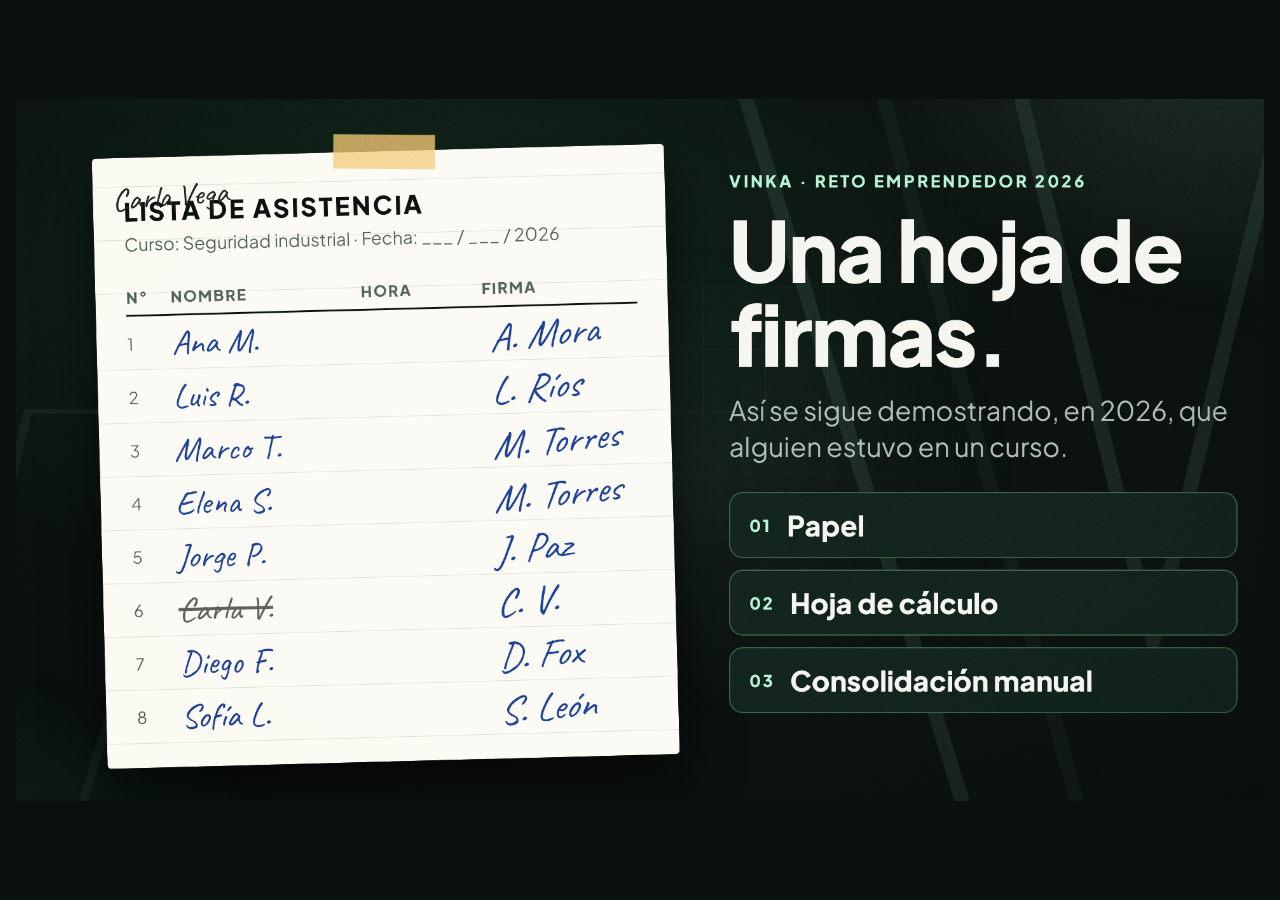
==== reto-fca/index.html @ 895bea2e "Presentación del concurso con hoja de asistencia conectada a la API Co-Authored-By: Claude Sonnet 5." ====
<!doctype html>
<html lang="es"><head><meta charset="utf-8"><meta name="viewport" content="width=device-width, initial-scale=1"><meta name="color-scheme" content="dark"><meta name="theme-color" content="#0A100D"><title>Vinka · Presentación</title></head><body>
<style>
@font-face{font-family:'Plus Jakarta Sans';font-style:normal;font-weight:400;font-display:swap;src:url('[data-uri]') format('truetype')}
@font-face{font-family:'Plus Jakarta Sans';font-style:normal;font-weight:600;font-display:swap;src:url('[data-uri]') format('truetype')}
@font-face{font-family:'Plus Jakarta Sans';font-style:normal;font-weight:800;font-display:swap;src:url('[data-uri]') format('truetype')}
@font-face{font-family:'Caveat';font-style:normal;font-weight:400 700;font-display:swap;src:url('[data-uri]') format('woff2')}
@font-face{font-family:'Instrument Serif';font-style:italic;font-weight:400;font-display:swap;src:url('[data-uri]') format('woff2')}

:root{
  --night:#0A100D;--deep:#10201A;--forest:#173F2A;--mint:#AEF4CF;--ivory:#F5F5EF;--paper:#FBFAF3;
  --ink:#0A100D;--muted:#A4B6A8;--line:#355540;--amber:#F5C66E;--red:#B3261E;--pen:#1B3A8A;
  color-scheme:dark;
}
*{box-sizing:border-box}
html,body{background:var(--night);color:var(--ivory)}
body{margin:0;overflow:hidden;font-family:'Plus Jakarta Sans',Arial,sans-serif}
#frame{height:100dvh;display:flex;align-items:center;justify-content:center;
  padding-left:max(16px,env(safe-area-inset-left,0px));padding-right:max(16px,env(safe-area-inset-right,0px))}
#sizer{position:relative;flex:none}
#stage{position:absolute;left:0;top:0;width:1920px;height:1080px;transform-origin:0 0;overflow:hidden;
  background:radial-gradient(1400px 800px at 30% 20%,#10241b 0%,var(--night) 70%)}
#stage::before{content:"";position:absolute;inset:0;pointer-events:none;opacity:.5;
  background-image:linear-gradient(var(--line) 1px,transparent 1px),linear-gradient(90deg,var(--line) 1px,transparent 1px);
  background-size:96px 96px;mask-image:radial-gradient(900px 500px at 50% 40%,#000 0,transparent 100%);-webkit-mask-image:radial-gradient(900px 500px at 50% 40%,#000 0,transparent 100%);opacity:.18}
#world{position:absolute;left:0;top:0;width:7000px;height:6800px;transform-origin:0 0;will-change:transform}
.abs{position:absolute}
[data-on]{opacity:0;transition:opacity .7s .35s;pointer-events:none}
[data-on].on{opacity:1}

/* ---------- escena 0 y 1: la hoja ---------- */
.paper{position:absolute;left:140px;top:120px;width:900px;height:960px;background:var(--paper);color:var(--ink);
  transform:rotate(-1.5deg);border-radius:6px;box-shadow:0 40px 90px rgba(0,0,0,.6);
  background-image:repeating-linear-gradient(transparent 0,transparent 83px,#d9ddcf 83px,#d9ddcf 84px);background-position:0 250px}
.paper .tape{position:absolute;left:380px;top:-26px;width:160px;height:54px;background:rgba(245,198,110,.75);transform:rotate(2deg)}
.paper h4{position:absolute;left:48px;top:58px;margin:0;font-size:40px;font-weight:800;letter-spacing:3px}
.paper .sub{position:absolute;left:48px;top:118px;margin:0;font-size:28px;color:#4a5a50}
.paper .hd{position:absolute;top:190px;height:60px;display:flex;align-items:center;font-size:24px;font-weight:800;letter-spacing:2px;color:#4a5a50;border-bottom:3px solid var(--ink)}
.paper .c{position:absolute;height:84px;display:flex;align-items:center}
.paper .nm{font-family:'Caveat',cursive;font-size:54px;color:var(--pen)}
.paper .fm{font-family:'Caveat',cursive;font-size:62px;color:var(--pen);transform:rotate(-4deg) skewX(-8deg)}
.paper .n0{font-size:26px;color:#4a5a50}
.paper .cut{text-decoration:line-through;text-decoration-thickness:5px;color:#555}
.paper .over{font-family:'Caveat',cursive;font-size:50px;color:#222;position:absolute;left:30px;top:30px;transform:rotate(-3deg)}
.ring{position:absolute;border:6px solid var(--red);border-radius:60px 80px 70px 90px/80px 60px 90px 70px;transform:rotate(-.8deg)}
.note{position:absolute;font-family:'Caveat',cursive;font-size:78px;line-height:1;color:var(--amber);width:820px}
#arrows{position:absolute;left:0;top:0;width:2000px;height:1200px;overflow:visible}
.eyebrow{font-size:26px;font-weight:800;letter-spacing:4px;color:var(--mint);margin:0 0 24px}
.hero{font-size:132px;font-weight:800;line-height:1;letter-spacing:-3px;margin:0 0 28px}
.lead{font-size:42px;line-height:1.35;color:var(--muted);margin:0}
.chain{display:flex;flex-direction:column;gap:18px;margin-top:44px}
.chain div{display:flex;gap:24px;align-items:center;padding:22px 30px;border:2px solid var(--line);border-radius:22px;background:var(--deep);font-size:44px;font-weight:800}
.chain span{font-size:26px;letter-spacing:3px;color:var(--mint)}

/* ---------- zonas ---------- */
.zone{position:absolute;width:1900px;height:860px}
.card{background:var(--deep);border:3px solid var(--line);border-radius:36px}
.tag{display:inline-block;font-size:34px;font-weight:800;letter-spacing:2px;padding:6px 26px;border-radius:999px;align-self:flex-start}
.tag.hip{background:var(--amber);color:var(--night)}
.tag.hec{background:var(--mint);color:var(--night)}
.tag.pla{border:3px solid var(--mint);color:var(--mint)}
.tag.est{background:var(--ivory);color:var(--night)}

/* demo */
#simring{position:absolute;left:30px;top:30px}
.qrbox{position:absolute;left:30px;top:30px;width:640px;height:640px;padding:44px;background:var(--ivory);border-radius:36px}
.qrbox svg{width:100%;height:100%;display:block}
.simtag{position:absolute;left:30px;top:726px;font-size:30px;line-height:1.4;color:var(--muted);width:640px}
.feed{position:absolute;left:740px;top:30px;width:1130px}
.feed h5{margin:0 0 18px;font-size:26px;letter-spacing:4px;color:var(--mint)}
.feedlist{display:flex;flex-direction:column;gap:12px;height:560px;overflow:hidden;justify-content:flex-end}
.fr{display:flex;justify-content:space-between;align-items:center;padding:16px 28px;border-radius:18px;background:var(--deep);border:2px solid var(--line);font-size:36px;font-weight:600;animation:pop .5s both}
.fr b{color:var(--mint)}.fr i{font-style:normal;color:var(--muted);font-size:30px}
.fr.late b{color:var(--amber)}
@keyframes pop{from{opacity:0;transform:translateX(40px)}to{opacity:1;transform:none}}
.counts{display:flex;gap:24px;margin-top:24px}
.counts div{flex:1;padding:16px 26px;border-radius:18px;background:var(--forest);font-size:28px;color:var(--mint)}
.counts strong{display:block;font-size:64px;line-height:1;color:var(--ivory)}

/* sostiene */
.rows{display:flex;flex-direction:column}
.rw{display:flex;gap:48px;align-items:baseline;padding:26px 0;border-top:2px solid var(--line)}
.rw .k{width:760px;font-size:62px;font-weight:800;line-height:1.05;color:var(--mint);margin:0}
.rw .v{width:1000px;font-size:40px;line-height:1.35;color:var(--muted);margin:0}

/* tablero (canvas) */
.blk{position:absolute;padding:52px 60px;border-radius:52px;background:var(--deep);border:5px solid var(--line);
  display:flex;flex-direction:column;gap:26px;transition:opacity .9s,filter .9s}
.blk.dim,.strip .sc.dim{opacity:.22;filter:saturate(.4)}
.sc.dim{opacity:0}
#hud,#hint,#dots,.pb{display:none!important}
#notes{bottom:40px}
#bgfx{position:absolute;inset:0;overflow:hidden;pointer-events:none}
#bgfx>div{position:absolute;left:-700px;top:-700px;width:3320px;height:2480px;will-change:transform}
#bgl1{background:radial-gradient(900px 700px at 78% 22%,rgba(174,244,207,.16),transparent 70%),radial-gradient(1100px 800px at 14% 86%,rgba(23,63,42,.85),transparent 72%),radial-gradient(700px 500px at 52% 52%,rgba(174,244,207,.05),transparent 75%)}
#bgl2 svg{position:absolute;left:1700px;top:300px;width:1500px;height:auto;opacity:.075}
#bgl2 svg.b{left:90px;top:1180px;width:900px;opacity:.05}
.sc{overflow:hidden;text-align:center;padding:0!important;align-items:center}
.sc .ph{position:relative;flex:none;margin:34px 0 22px;width:330px;height:640px;border-radius:48px;border:12px solid #050806;background:#fff;overflow:hidden;box-shadow:0 46px 90px rgba(0,0,0,.6),0 0 0 2px #355540}
.sc .ph img{width:100%;height:100%;object-fit:cover;object-position:top;display:block}
.sc .ph::before{content:"";position:absolute;left:50%;top:10px;width:84px;height:20px;margin-left:-42px;border-radius:12px;background:#050806;z-index:2}
#gate{position:absolute;left:50%;bottom:34px;transform:translateX(-50%);z-index:7;display:none;max-width:1500px;padding:14px 30px;border-radius:99px;background:rgba(10,16,13,.92);border:3px solid var(--mint);font:600 30px 'Plus Jakarta Sans',Arial,sans-serif;color:var(--ivory);text-align:center}
#gate a{color:var(--mint);font-weight:800}
#gate form{display:flex;gap:14px;align-items:center;justify-content:center;flex-wrap:wrap}
#gate.lg{top:20px;bottom:auto;padding:10px 26px;width:1240px}
#gate .lgt{font-size:24px;white-space:nowrap}
#gate input{font:600 24px 'Plus Jakarta Sans',Arial,sans-serif;padding:6px 16px;border-radius:99px;border:2px solid var(--mint);background:#0A100D;color:var(--ivory);width:330px}
#gate input[type=password]{width:220px}
#gate button{font:800 24px 'Plus Jakarta Sans',Arial,sans-serif;padding:6px 24px;border-radius:99px;border:0;background:var(--mint);color:#0A100D;cursor:pointer}
#gate button:disabled{opacity:.6;cursor:wait}
#gate .lgm{width:100%;font-size:24px;color:#F5C66E}

#cfg{position:absolute;inset:0;z-index:9;display:none;align-items:center;justify-content:center;background:rgba(5,8,6,.82)}
#cfg .box{width:1100px;padding:48px 56px;border-radius:36px;background:var(--deep);border:3px solid var(--mint);font-family:'Plus Jakarta Sans',Arial,sans-serif}
#cfg h3{margin:0 0 8px;font-size:48px;font-weight:800}
#cfg p{margin:0 0 26px;font-size:26px;color:var(--muted);line-height:1.4}
#cfg label{display:block;margin:18px 0 8px;font-size:26px;font-weight:800;color:var(--mint)}
#cfg input{width:100%;padding:16px 20px;border-radius:16px;border:2px solid var(--line);background:#0A100D;color:var(--ivory);font:600 30px 'Plus Jakarta Sans',Arial,sans-serif}
#cfg .row{display:flex;gap:16px;margin-top:30px}
#cfg button{padding:14px 30px;border-radius:99px;border:2px solid var(--mint);background:var(--mint);color:#0A100D;font:800 28px 'Plus Jakarta Sans',Arial,sans-serif;cursor:pointer}
#cfg button.sec{background:transparent;color:var(--mint)}
.blk h3{margin:0;font-size:92px;font-weight:800;letter-spacing:-2px;line-height:1;color:var(--mint)}
.blk .bs{margin:0;font-size:76px;font-weight:800;line-height:1.08;letter-spacing:-1px}
.blk .bd{margin:0;font-size:48px;line-height:1.35;color:var(--muted)}
.blk.key{background:var(--forest);border-color:var(--mint)}
.blk.key .bd{color:#d7f7e6}
.blk.half .bs{font-size:72px}
.blk.bot .bs{font-size:120px}
.blk .shots{display:flex;gap:24px;margin-top:auto}
.blk .shots img{height:330px;width:auto;border-radius:24px;background:var(--ivory);object-fit:contain}
.sc{position:absolute;padding:48px 60px;border-radius:52px;background:var(--forest);border:5px solid var(--mint);transition:opacity .9s;display:flex;flex-direction:column;gap:14px}
.sc h2{margin:0;font-size:116px;font-weight:800;letter-spacing:-5px;line-height:.95;color:var(--mint)}
.sc p{margin:0;font-size:34px;line-height:1.28;color:var(--ivory);max-width:540px}
.sc.s{font-size:0}

/* cuentas */
.stats{display:flex;gap:40px}
.stat{width:606px;padding:30px 44px;display:flex;flex-direction:column;gap:20px}
.stat .num{font-size:84px;font-weight:800;line-height:1;letter-spacing:-3px;color:var(--mint);margin:0}
.stat .lab{font-size:36px;line-height:1.3;margin:0}
.stripx{margin-top:28px;padding:22px 40px;font-size:32px;line-height:1.4;color:var(--ivory)}
.fine{font-size:28px;color:var(--muted);margin:24px 0 0}
/* equipo */
.team{display:flex;gap:40px}
.who{width:606px;height:640px;padding:50px;display:flex;flex-direction:column;gap:20px}
.who .r{font-size:26px;font-weight:800;letter-spacing:4px;color:var(--mint);margin:0}
.who .nmx{font-size:70px;font-weight:800;line-height:1.05;margin:0;letter-spacing:-2px}
.who p.t{font-size:38px;line-height:1.38;color:var(--muted);margin:0}
.who ul{margin:0;padding-left:34px;font-size:38px;line-height:1.5;color:var(--ivory)}
.who.me{background:var(--forest);border-color:var(--mint)}
.who.me p.t{color:#d7f7e6}
/* cierre */
.cl{display:flex;gap:72px}
.cl .l{width:1150px}
.step3{display:flex;gap:40px;align-items:baseline;padding:22px 0;border-top:2px solid var(--line);font-size:42px}
.step3 b{width:120px;color:var(--mint);font-size:62px;font-weight:800}
.ask{margin-top:40px;padding:34px 44px;border-radius:28px;background:var(--mint);color:var(--night);font-size:52px;font-weight:800;line-height:1.15}
.sign{margin:36px 0 0;font-size:64px;font-weight:800;letter-spacing:-1.5px;color:var(--mint)}
.cl .r{width:560px;display:flex;flex-direction:column;align-items:center;gap:18px}
.cl img{width:300px;height:300px;border-radius:24px;background:var(--ivory)}
.mk{position:absolute;width:64px;height:64px;border-radius:50%;background:var(--mint);color:var(--night);font-size:40px;font-weight:800;display:flex;align-items:center;justify-content:center;box-shadow:0 0 0 9px rgba(174,244,207,.38)}
.lg{position:absolute;width:590px;font-size:40px;font-weight:600;line-height:1.25;display:flex;gap:20px;align-items:flex-start}
.lg b{flex:none;width:64px;height:64px;border-radius:50%;background:var(--mint);color:var(--night);display:flex;align-items:center;justify-content:center;font-size:40px;font-weight:800}
.dtag{position:absolute;right:30px;top:690px;font-size:28px;color:var(--muted)}

/* ---------- HUD ---------- */
#hud{position:absolute;left:0;right:0;bottom:0;height:210px;padding:0 72px;display:flex;align-items:center;gap:40px;
  background:linear-gradient(0deg,rgba(10,16,13,.97) 55%,rgba(10,16,13,0))}
#cap{flex:1;min-width:0}
#capk{font-size:26px;font-weight:800;letter-spacing:5px;color:var(--mint);margin:0 0 10px}
#caph{font-size:60px;font-weight:800;letter-spacing:-1.5px;line-height:1.06;margin:0}
#ctrl{display:flex;align-items:center;gap:22px}
#count{font-size:30px;font-weight:800;color:var(--muted);min-width:110px;text-align:right}
.nb{width:84px;height:84px;border-radius:50%;border:3px solid var(--line);background:var(--deep);color:var(--mint);font-size:40px;cursor:pointer;line-height:1}
.nb:hover{border-color:var(--mint)}
.nb:focus-visible,.dot:focus-visible,.pb:focus-visible{outline:4px solid #9CC2FF;outline-offset:4px}
#dots{position:absolute;left:72px;bottom:26px;display:flex;gap:10px}
.dot{width:46px;height:12px;border-radius:6px;border:0;background:var(--line);cursor:pointer;padding:0}
.dot.cur{background:var(--mint)}
#hint{position:absolute;right:60px;top:36px;font-size:26px;color:var(--muted);transition:opacity 1s}
#timer{position:absolute;right:60px;top:36px;font-size:44px;font-weight:800;color:var(--mint);display:none;font-variant-numeric:tabular-nums}
#timer.amber{color:var(--amber)}#timer.red{color:#FF9A85}
#notes{position:absolute;left:72px;right:72px;bottom:220px;max-height:560px;overflow:auto;padding:30px 40px;background:rgba(10,16,13,.94);border:3px solid var(--mint);border-radius:28px;font-size:30px;line-height:1.5;color:var(--ivory);display:none;white-space:pre-line}
#notes b{color:var(--mint)}
#qa{position:absolute;inset:48px;padding:44px 56px;background:rgba(10,16,13,.97);border:3px solid var(--mint);border-radius:36px;overflow:auto;display:none}
#qa h2{margin:0 0 24px;font-size:52px}
#qa .qq{display:grid;grid-template-columns:560px 1fr;gap:44px;padding:20px 0;border-top:2px solid var(--line)}
#qa .qq b{font-size:32px;color:var(--mint);line-height:1.25}
#qa .qq p{margin:0;font-size:28px;line-height:1.45}
.pb{position:absolute;right:60px;bottom:26px;border:0;background:none;color:var(--muted);font:600 24px 'Plus Jakarta Sans',Arial,sans-serif;cursor:pointer;text-decoration:underline}
#stage::after{content:"";position:absolute;inset:0;pointer-events:none;z-index:5;opacity:.5;mix-blend-mode:overlay;
  background-image:url("data:image/svg+xml;utf8,<svg xmlns='http://www.w3.org/2000/svg' width='220' height='220'><filter id='n'><feTurbulence type='fractalNoise' baseFrequency='.9' numOctaves='2' stitchTiles='stitch'/><feColorMatrix values='0 0 0 0 1  0 0 0 0 1  0 0 0 0 1  0 0 0 .55 0'/></filter><rect width='100%' height='100%' filter='url(%23n)'/></svg>"),radial-gradient(ellipse at center,transparent 55%,rgba(0,0,0,.55) 100%)}
#caph{font-family:'Instrument Serif',Georgia,serif;font-style:italic;font-weight:400;font-size:84px;letter-spacing:-1px;line-height:1.0}
@keyframes draw{from{stroke-dashoffset:1}to{stroke-dashoffset:0}}
@keyframes wipe{from{clip-path:inset(0 100% 0 0)}to{clip-path:inset(0 0 0 0)}}
.pen path,#arrows path{stroke-dasharray:1;stroke-dashoffset:1}
.pen.on path{animation:draw 1.1s var(--d,0s) cubic-bezier(.5,0,.3,1) both}
#arrows.on path{animation:draw .7s var(--d,0s) ease-out both}
.note{clip-path:inset(0 100% 0 0)}
.note.on{animation:wipe .9s var(--d,0s) steps(24,end) both}
.paper.live{position:absolute;left:740px;top:10px;width:1130px;height:830px;transform:rotate(-.6deg);background-position:0 180px;background-image:repeating-linear-gradient(transparent 0,transparent 75px,#d9ddcf 75px,#d9ddcf 76px)}
.paper.live h4{top:30px;font-size:34px}
.paper.live .hd{top:112px;height:56px}
.lr{position:absolute;left:0;right:0;height:76px}
.lr span{position:absolute;top:0;height:76px;display:flex;align-items:center}
.lr .n0{left:48px;font-size:26px;color:#4a5a50}
.lr .nm{left:110px;font-family:'Caveat',cursive;font-size:56px;color:var(--pen)}
.lr .hr{left:560px;font-size:38px;font-weight:800;color:var(--forest);font-variant-numeric:tabular-nums;letter-spacing:1px}
.lr .st{left:800px;top:12px;height:52px;padding:0 20px;border:5px solid var(--forest);border-radius:10px;font-size:30px;font-weight:800;letter-spacing:3px;color:var(--forest);transform:rotate(-6deg);animation:stampin .55s both;background:rgba(174,244,207,.55)}
.lr .st.late{border-color:#8A5A00;color:#8A5A00;background:rgba(245,198,110,.55)}
@keyframes stampin{0%{opacity:0;transform:scale(2.2) rotate(-16deg)}55%{opacity:1;transform:scale(.94) rotate(-4deg)}100%{opacity:1;transform:scale(1) rotate(-6deg)}}
.lr .hr,.lr .nm{animation:inkin .5s both}
.lr.still .hr,.lr.still .nm,.lr.still .st{animation:none}
@keyframes inkin{from{opacity:0;transform:translateY(8px)}to{opacity:1;transform:none}}
.sc .ic{position:absolute;right:56px;top:46px;width:190px;height:190px;overflow:visible}
@keyframes scanline{0%,100%{transform:translateY(-52px)}50%{transform:translateY(52px)}}
.sc .ic .beam{animation:scanline 2.4s ease-in-out infinite}
@media (prefers-reduced-motion:reduce){[data-on]{transition:none}.fr{animation:none}.pen path,#arrows path{stroke-dashoffset:0!important;animation:none!important}.note{clip-path:none!important;animation:none!important}.lr .st,.lr .hr,.lr .nm{animation:none}.sc .ic .beam{animation:none}}
.qa-hint{font-size:28px;color:var(--muted);font-weight:400}
.score-lead{font-weight:600;color:#A4B6A8;margin-right:6px}.score-chip{padding:6px 22px;border-radius:99px}
.chip-hecho{background:#AEF4CF;color:#0A100D}.chip-plan{background:transparent;color:#AEF4CF;border:3px solid #AEF4CF}
.chip-hipotesis{background:#F5C66E;color:#0A100D}.chip-estimacion{background:#F5F5EF;color:#0A100D}
html [data-s="0"]{left:48px;width:70px}
html [data-s="1"]{left:118px;width:300px}
html [data-s="2"]{left:418px;width:190px}
html [data-s="3"]{left:608px;width:244px}
html [data-s="4"]{left:48px;top:250px}
html [data-s="5"]{left:118px;top:250px}
html [data-s="6"]{left:620px;top:250px}
html [data-s="7"]{left:48px;top:334px}
html [data-s="8"]{left:118px;top:334px}
html [data-s="9"]{left:620px;top:334px}
html [data-s="10"]{left:48px;top:418px}
html [data-s="11"]{left:118px;top:418px}
html [data-s="12"]{left:620px;top:418px}
html [data-s="13"]{left:48px;top:502px}
html [data-s="14"]{left:118px;top:502px}
html [data-s="15"]{left:620px;top:502px}
html [data-s="16"]{left:48px;top:586px}
html [data-s="17"]{left:118px;top:586px}
html [data-s="18"]{left:620px;top:586px}
html [data-s="19"]{left:48px;top:670px}
html [data-s="20"]{left:118px;top:670px}
html [data-s="21"]{top:688px;left:150px}
html [data-s="22"]{left:620px;top:670px;color:#222}
html [data-s="23"]{left:48px;top:754px}
html [data-s="24"]{left:118px;top:754px}
html [data-s="25"]{left:620px;top:754px}
html [data-s="26"]{left:48px;top:838px}
html [data-s="27"]{left:118px;top:838px}
html [data-s="28"]{left:620px;top:838px}
html [data-s="29"]{position:absolute;left:0;top:0;width:900px;height:960px;overflow:visible}
html [data-s="30"]{--d:.2s}
html [data-s="31"]{--d:1.5s}
html [data-s="32"]{--d:2.8s}
html [data-s="33"]{--d:.9s}
html [data-s="34"]{--d:1.4s}
html [data-s="35"]{--d:2.3s}
html [data-s="36"]{--d:2.6s}
html [data-s="37"]{--d:3.6s}
html [data-s="38"]{--d:3.9s}
html [data-s="39"]{left:1110px;top:270px;--d:.5s}
html [data-s="40"]{left:1110px;top:530px;--d:1.8s}
html [data-s="41"]{left:1110px;top:770px;--d:3.1s}
html [data-s="42"]{left:1110px;top:960px;color:var(--mint);--d:4.3s}
html [data-s="43"]{left:1130px;top:150px;width:800px}
html [data-s="44"]{left:60px;top:1300px}
html [data-s="45"]{position:absolute;left:30px;top:672px;width:640px;height:16px;border-radius:8px;background:var(--line)}
html [data-s="46"]{height:100%;width:100%;border-radius:8px;background:var(--mint)}
html [data-s="47"]{left:48px;width:62px}
html [data-s="48"]{left:110px;width:450px}
html [data-s="49"]{left:560px;width:240px}
html [data-s="50"]{left:800px;width:290px}
html [data-s="51"]{position:absolute;left:30px;top:742px;width:640px;margin:0}
html [data-s="52"]{left:60px;top:2400px}
html [data-s="53"]{position:absolute;left:40px;top:10px;height:630px;width:auto;border-radius:30px;background:#F5F5EF}
html [data-s="54"]{position:absolute;left:460px;top:40px;width:1100px;height:auto;border-radius:24px;background:#F5F5EF}
html [data-s="55"]{left:298px;top:333px}
html [data-s="56"]{left:884px;top:188px}
html [data-s="57"]{left:1196px;top:253px}
html [data-s="58"]{left:40px;top:700px}
html [data-s="59"]{left:680px;top:700px}
html [data-s="60"]{left:1320px;top:700px}
html [data-s="61"]{top:628px;left:460px;right:auto}
html [data-s="62"]{left:60px;top:3500px}
html [data-s="63"]{margin-top:20px}
html [data-s="64"]{left:60px;top:4600px}
html [data-s="65"]{margin-top:50px}
html [data-s="66"]{left:60px;top:5700px}
html [data-s="67"]{margin:0;text-align:center}
</style>

<div id="frame"><div id="sizer"><div id="stage">
  <div id="world">
    <!-- ZONA 1: la hoja -->
    <div class="paper" id="paper">
      <div class="tape"></div>
      <h4>LISTA DE ASISTENCIA</h4>
      <p class="sub">Curso: Seguridad industrial · Fecha: ___ / ___ / 2026</p>
      <div class="hd" data-s="0">N°</div>
      <div class="hd" data-s="1">NOMBRE</div>
      <div class="hd" data-s="2">HORA</div>
      <div class="hd" data-s="3">FIRMA</div>
      <!-- filas: top = 250 + i*84 -->
      <div class="c n0" data-s="4">1</div><div class="c nm" data-s="5">Ana M.</div><div class="c fm" data-s="6">A. Mora</div>
      <div class="c n0" data-s="7">2</div><div class="c nm" data-s="8">Luis R.</div><div class="c fm" data-s="9">L. Ríos</div>
      <div class="c n0" data-s="10">3</div><div class="c nm" data-s="11">Marco T.</div><div class="c fm" data-s="12">M. Torres</div>
      <div class="c n0" data-s="13">4</div><div class="c nm" data-s="14">Elena S.</div><div class="c fm" data-s="15">M. Torres</div>
      <div class="c n0" data-s="16">5</div><div class="c nm" data-s="17">Jorge P.</div><div class="c fm" data-s="18">J. Paz</div>
      <div class="c n0" data-s="19">6</div><div class="c nm cut" data-s="20">Carla V.</div><span class="over" data-s="21">Carla Vega</span><div class="c fm" data-s="22">C. V.</div>
      <div class="c n0" data-s="23">7</div><div class="c nm" data-s="24">Diego F.</div><div class="c fm" data-s="25">D. Fox</div>
      <div class="c n0" data-s="26">8</div><div class="c nm" data-s="27">Sofía L.</div><div class="c fm" data-s="28">S. León</div>
      <!-- marcas de revisión (escena 1) -->
      <svg class="pen" data-on="1" viewBox="0 0 900 960" fill="none" stroke="#B3261E" stroke-width="6" stroke-linecap="round" stroke-linejoin="round" data-s="29">
        <path pathLength="1" data-s="30" d="M411 200 C480 168 592 172 613 214 C628 400 620 800 607 916 C560 952 450 950 412 922 C394 700 397 400 411 200 C440 188 470 182 500 180"/>
        <path pathLength="1" data-s="31" d="M606 430 C700 396 842 400 859 440 C873 500 869 562 852 586 C760 608 640 602 604 578 C589 520 591 470 606 430 C640 418 680 410 720 408"/>
        <path pathLength="1" data-s="32" d="M40 690 C200 654 700 648 850 676 C880 700 872 742 850 760 C700 777 200 774 45 754 C20 730 20 710 40 690 C100 676 160 668 230 664"/>
      </svg>
    </div>
    <svg id="arrows" data-on="1" viewBox="0 0 2000 1200" fill="none" stroke="#F5C66E" stroke-width="6" stroke-linecap="round" stroke-linejoin="round">
      <path pathLength="1" data-s="33" d="M1100 330 C1000 300 880 330 780 395"/><path pathLength="1" data-s="34" d="M780 395 l34 -4 M780 395 l8 -32"/>
      <path pathLength="1" data-s="35" d="M1100 600 C1070 600 1040 612 1012 620"/><path pathLength="1" data-s="36" d="M1012 620 l30 -22 M1012 620 l30 10"/>
      <path pathLength="1" data-s="37" d="M1100 840 C1070 840 1040 836 1012 830"/><path pathLength="1" data-s="38" d="M1012 830 l30 -16 M1012 830 l28 16"/>
    </svg>
    <div class="note" data-on="1" data-s="39">¿A qué hora llegó?</div>
    <div class="note" data-on="1" data-s="40">¿Firmó él o alguien por él?</div>
    <div class="note" data-on="1" data-s="41">¿Quién corrigió la lista?</div>
    <div class="note" data-on="1" data-s="42">¿Cuánto tardó la constancia?</div>
    <div class="abs" data-on="0" data-s="43">
      <p class="eyebrow">VINKA · RETO EMPRENDEDOR 2026</p>
      <h1 class="hero">Una hoja de firmas.</h1>
      <p class="lead">Así se sigue demostrando, en 2026, que alguien estuvo en un curso.</p>
      <div class="chain"><div><span>01</span>Papel</div><div><span>02</span>Hoja de cálculo</div><div><span>03</span>Consolidación manual</div></div>
    </div>

    <!-- ZONA 2: demo -->
    <div class="zone" id="zdemo" data-s="44">
      <div class="qrbox" id="qrbox"></div>
      <div data-s="45"><div id="rg" data-s="46"></div></div>
      <div class="paper live" id="livepaper">
        <div class="tape"></div>
        <h4>LISTA DE ASISTENCIA · EN VIVO</h4>
        <div class="hd" data-s="47">N°</div><div class="hd" data-s="48">NOMBRE</div><div class="hd" data-s="49">HORA DEL SERVIDOR</div><div class="hd" data-s="50">SELLO</div>
        <div id="lrows"></div>
      </div>
      <div class="counts" data-s="51"><div>Presentes<strong id="cp">0</strong></div><div>Retardos<strong id="cr">0</strong></div><div>QR cambia en<strong id="cs">15 s</strong></div></div>
    </div>

    <!-- ZONA 3: lo real -->
    <div class="zone" id="zreal" data-s="52">
      <img src="[data-uri]" alt="Pantalla del participante en el teléfono: asistencia registrada, presente, con la hora del servidor. Datos de demostración" data-s="53">
      <img src="[data-uri]" alt="Tablero del portal con porcentaje de asistencia, composición por estado y botones de descarga CSV y PDF. Datos de demostración" data-s="54">
      <div class="mk" data-s="55">1</div>
      <div class="mk" data-s="56">2</div>
      <div class="mk" data-s="57">3</div>
      <div class="lg" data-s="58"><b>1</b>La hora la pone el servidor, no el teléfono.</div>
      <div class="lg" data-s="59"><b>2</b>CSV y PDF por sesión o periodo, como evidencia.</div>
      <div class="lg" data-s="60"><b>3</b>Los archivos del tablero no traen nombres de personas.</div>
      <p class="dtag" data-s="61">Pantallas reales · datos de demostración</p>
    </div>

    <!-- ZONA 4: cuentas -->
    <div class="zone" id="zcuen" data-s="62">
      <div class="stats" data-s="63">
        <div class="card stat"><p class="num"><span data-cu="0" data-pre="" data-suf=" MXN">0 MXN</span></p><p class="lab">Piloto: hasta 3 cursos en 60 días, a cambio de medir el tiempo y decidir por escrito</p><span class="tag pla">PLAN</span></div>
        <div class="card stat"><p class="num"><span data-cu="99" data-pre="" data-suf=" MXN">99 MXN</span></p><p class="lab">por curso, ≈ 3 MXN por participante, como OneTap. Margen ≈ +172 MXN al mes con 3 cursos</p><span class="tag hip">HIPÓTESIS</span></div>
        <div class="card stat"><p class="num"><span data-cu="499" data-pre="" data-suf=" MXN/mes">499 MXN/mes</span></p><p class="lab">plan institucional para quien capacita mucho (≈ 100 cursos al año). Margen ≈ +397 MXN</p><span class="tag hip">HIPÓTESIS</span></div>
      </div>
      <div class="card stripx">Emitir un DC-3 cuesta 0.85 a 3 MXN y el SIRCE de la STPS lo genera gratis: Vinka no cobra la constancia, cobra la evidencia de asistencia que la respalda. Referencia: OneTap US$49.99 al mes.</div>
      <p class="fine">Márgenes con 0.5 h de soporte por cliente; con 1.5 h el plan por curso pierde. Sin IVA. Fuente: estudio del 21 nov 2026.</p>
    </div>

    <!-- ZONA 5: equipo -->
    <div class="zone" id="zeq" data-s="64">
      <div class="team" data-s="65">
        <div class="card who me"><p class="r">FUNDADOR</p><p class="nmx">Leonardo Ramírez</p><p class="t">Dirección, backend, base de datos y producto. Construyó y mantiene Vinka de punta a punta, con asistencia de IA bajo su dirección.</p></div>
        <div class="card who"><p class="r">LO QUE YA EXISTE</p><p class="nmx">Producto real</p><ul><li>Más de 200 pruebas automáticas</li><li>Integración continua en cada cambio</li><li>App Android, portal web y API en producción</li></ul></div>
        <div class="card who"><p class="r">LO QUE SIGUE</p><p class="nmx">Piloto de 30 días</p><ul><li>3 cursos reales con Vinka</li><li>15 entrevistas de precio y compra</li><li>3 grupos cronometrados</li></ul></div>
      </div>
    </div>

    <!-- ZONA 6: cierre -->
    <div class="zone" id="zcie" data-s="66">
      <div class="cl" data-s="63">
        <div class="l">
          <p class="eyebrow">SIGUIENTES PASOS · 30 DÍAS</p>
          <div class="step3"><b>3</b>cursos reales cerrados con Vinka</div>
          <div class="step3"><b>15</b>entrevistas cortas sobre precio y compra</div>
          <div class="step3"><b>3</b>grupos cronometrados: papel contra Vinka</div>
          <div class="ask">Pedimos un centro de capacitación que nos preste un curso.</div>
          <p class="sign">Presencia que se convierte en acción.</p>
        </div>
        <div class="r"><img src="[data-uri]" alt="Código QR que abre el sitio público de Vinka" width="460" height="460"><p class="fine" data-s="67">Escanea y conoce Vinka</p></div>
      </div>
    </div>
  </div>

  <div id="hint">→ avanzar · N guion · P preguntas · T cronómetro · M muro real · F pantalla completa</div>
  <div id="timer">0:00</div>
  <div id="notes"></div>
  <div id="qa"></div>
  <div id="hud">
    <div id="cap" aria-live="polite"><p id="capk"></p><p id="caph"></p></div>
    <div id="ctrl"><span id="count"></span><button class="nb" id="prev" aria-label="Escena anterior">←</button><button class="nb" id="next" aria-label="Escena siguiente">→</button></div>
    <div id="dots"></div>
    <button class="pb" id="pbtn">Preguntas del jurado (P)</button>
  </div>
</div></div></div>

<script>
(function(){
var reduce=window.matchMedia&&window.matchMedia('(prefers-reduced-motion: reduce)').matches;
var world=document.getElementById('world'),stage=document.getElementById('stage'),sizer=document.getElementById('sizer');
var IMG_PRESENTE='[data-uri]',IMG_TABLERO='[data-uri]',IMG_APPQR='[data-uri]';

/* ---------- el lienzo (Canvas) ---------- */
var BX=2300,BY=1300,CW=880,CG=40,colX=function(i){return BX+i*(CW+CG)};
var TALL=1300,HALF=630,BOTY=BY+TALL+CG,BOTH=680,BOTW=2260;
var blocks=[
 {id:'soc',x:colX(0),y:BY,w:CW,h:TALL,t:'Socios clave',s:'Centros piloto, asesoría legal en datos personales y proveedor de correo.',d:'Hoy: Supabase, Render, GitHub y Google Play en uso, sin alianza firmada.',tag:['pla','PLAN']},
 {id:'act',x:colX(1),y:BY,w:CW,h:HALF,cls:'half',t:'Actividades',s:'Desarrollar app y API. Correr el piloto.',tag:['pla','PLAN']},
 {id:'rec',x:colX(1),y:BY+HALF+CG,w:CW,h:HALF,cls:'half',t:'Recursos',s:'Código propio: app, API y base de datos.',tag:['hec','HECHO']},
 {id:'pro',x:colX(2),y:BY,w:CW,h:TALL,cls:'key',t:'Propuesta de valor',s:'Evidencia que se sostiene y alertas que se atienden.',d:'QR de 5 a 15 s · hora del servidor · evidencia por sesión en PDF y CSV · sin rastreo.',tag:['hec','HECHO'],shots:true},
 {id:'rel',x:colX(3),y:BY,w:CW,h:HALF,cls:'half',t:'Relación',s:'Autoservicio y soporte por correo o WhatsApp.',tag:['pla','PLAN']},
 {id:'can',x:colX(3),y:BY+HALF+CG,w:CW,h:HALF,cls:'half',t:'Canales',s:'Demo de 15 minutos y primer curso gratis.',tag:['pla','PLAN']},
 {id:'seg',x:colX(4),y:BY,w:CW,h:TALL,t:'Segmentos',s:'Centros de capacitación en México que emiten constancias DC-3.',d:'Universo: 306 mil empresas capacitaron a su personal en 2023 (INEGI CE2024); ≈ 26 a 37 mil son medianas y grandes (estimación). Compra la dirección o RH; usa el instructor.',tag:['hip','HIPÓTESIS']},
 {id:'cos',x:BX,y:BOTY,w:BOTW,h:BOTH,cls:'bot',t:'Estructura de costos',s:'Infraestructura hoy: 0 MXN al mes. Primer escalón de pago: ≈ 595 MXN al mes.',tag:['est','ESTIMACIÓN']},
 {id:'ing',x:BX+BOTW+CG,y:BOTY,w:BOTW,h:BOTH,cls:'bot',t:'Fuentes de ingresos',s:'Paga el centro: piloto gratis, 99 MXN por curso o ≈ 499 MXN al mes.',tag:['hip','HIPÓTESIS']}
];
/* Evidencia de validación: llénala SOLO con datos reales antes del concurso. Ej.: {entrevistas:5,aceptan:3,cita:'«…»'} */
var EVIDENCIA={entrevistas:null,aceptan:null,cita:null};
if(EVIDENCIA.entrevistas!==null){blocks.forEach(function(b){if(b.id==='seg'){b.d='Validación: '+EVIDENCIA.entrevistas+' centros entrevistados, '+EVIDENCIA.aceptan+' aceptarían un piloto.'+(EVIDENCIA.cita?' '+EVIDENCIA.cita:'');b.tag=['hec','HECHO']}})}
var blkEl={};
blocks.forEach(function(b){
  var d=document.createElement('div');d.className='blk '+(b.cls||'');
  d.style.cssText='left:'+b.x+'px;top:'+b.y+'px;width:'+b.w+'px;height:'+b.h+'px';
  d.innerHTML='<h3>'+b.t+'</h3><p class="bs">'+b.s+'</p>'+(b.d?'<p class="bd">'+b.d+'</p>':'')+'<span class="tag '+b.tag[0]+'">'+b.tag[1]+'</span>'+(b.shots?'<div class="shots"><img src="'+IMG_PRESENTE+'" alt="Pantalla del participante: asistencia registrada, presente"><img src="'+IMG_TABLERO+'" alt="Tablero de la app con porcentaje de asistencia, descargas CSV y PDF. Datos de demostración"></div>':'');
  world.appendChild(d);blkEl[b.id]=d;
});
/* franja: crear, escanear, actuar */
var SW=640,SH=1000,SY=BY-1240,SX=BX+(4560-3*SW)/2;
var strip=[['Crear','Un espacio con sus reglas: tolerancia, retardo y QR de 5 a 15 s.'],['Escanear','En segundos, desde la app o el navegador, sin instalar nada.'],['Actuar','Retardos, alertas y la evidencia de cada sesión en PDF y CSV.']];
var ICONS=[
 '<svg class="ic" viewBox="0 0 190 190" fill="none" stroke="#AEF4CF" stroke-width="7" stroke-linecap="round" stroke-linejoin="round"><rect x="22" y="22" width="146" height="146" rx="22"/><path d="M22 74h146M74 22v146" opacity=".5"/><path d="M121 100v44M99 122h44"/></svg>',
 '<svg class="ic" viewBox="0 0 190 190" fill="none" stroke="#AEF4CF" stroke-width="7" stroke-linecap="round" stroke-linejoin="round"><path d="M22 66V38a16 16 0 0 1 16-16h28M124 22h28a16 16 0 0 1 16 16v28M168 124v28a16 16 0 0 1-16 16h-28M66 168H38a16 16 0 0 1-16-16v-28"/><rect x="64" y="64" width="26" height="26" rx="4"/><rect x="100" y="64" width="26" height="26" rx="4"/><rect x="64" y="100" width="26" height="26" rx="4"/><path d="M104 108h22v18"/><g class="beam"><path d="M16 95h158" stroke="#F5F5EF" stroke-width="6"/></g></svg>',
 '<svg class="ic" viewBox="0 0 190 190" fill="none" stroke="#AEF4CF" stroke-width="7" stroke-linecap="round" stroke-linejoin="round"><path d="M40 150h110M95 36a40 40 0 0 1 40 40c0 34 12 44 12 44H43s12-10 12-44a40 40 0 0 1 40-40z"/><path d="M95 36V22M78 150a17 17 0 0 0 34 0"/><path d="M128 52l28-20M148 70l24-6" opacity=".6"/></svg>'];
var scEl=[];
strip.forEach(function(s,i){
  var d=document.createElement('div');d.className='sc';d.style.cssText='left:'+(SX+i*SW)+'px;top:'+SY+'px;width:'+(SW-30)+'px;height:'+SH+'px;animation:none';
  d.innerHTML='<div class="ph"><img src="'+[IMG_APPQR,IMG_PRESENTE,IMG_TABLERO][i]+'" alt="Pantalla real de la app de Vinka: '+s[0]+'"></div><h2>'+s[0]+'</h2><p>'+s[1]+'</p>';
  world.appendChild(d);scEl.push(d);
});
var wt=document.createElement('div');wt.className='abs';
wt.style.cssText='left:'+SX+'px;top:'+(SY-190)+'px;width:'+(3*SW-30)+'px;text-align:center;font-family:"Instrument Serif",Georgia,serif;font-style:italic;font-size:118px;line-height:1.02;color:#F5F5EF';wt.textContent='Presencia que se convierte en acción.';world.appendChild(wt);
var bTitle=document.createElement('div');bTitle.className='abs';

/* ---------- escenas ---------- */
var Z=function(id){var e=document.getElementById(id);return [e.offsetLeft,e.offsetTop,1900,860]};
var scenes=[
 {k:'ACTO I · EXCITAR',h:'Una hoja de firmas.',time:'0:00–0:25',rect:[60,60,1860,1060],
  n:'Buenos días. Imaginen a un instructor que acaba de terminar un curso de capacitación. Tiene una hoja de firmas. Esa hoja pasará a una hoja de cálculo, y después a una consolidación manual para armar la evidencia. Así se sigue demostrando, en 2026, que alguien estuvo.\n\nPathos: que vean a una persona con una pila de hojas. No citar cifras: no hay medición propia.'},
 {k:'ACTO II · INQUIETAR',h:'Cuando alguien revisa, la hoja no responde.',time:'0:25–0:50',rect:[60,60,1860,1060],
  n:'Capacitar es una obligación legal (Ley Federal del Trabajo, arts. 153-A y 153-V). Pero cuando un cliente o un auditor revisa, la hoja no responde: ¿a qué hora llegó?, ¿firmó él o alguien por él?, ¿quién corrigió la lista y por qué? Registrar no es gestionar.\n\nLa ley pide capacitar y constancias, NO un método de pase de lista. No decir «cumple con la STPS». Si preguntan cuánto tiempo pierden: no hay medición propia; es lo primero que mide el piloto.'},
 {k:'ACTO III · ASEGURAR',h:'Vinka: crear, escanear, actuar.',time:'0:50–1:10',rect:[SX-50,SY-240,3*SW+70,SH+290],board:'dim',
  n:'Por eso creamos Vinka: presencia que se convierte en acción. Tres momentos. Creas un espacio con sus reglas. Escaneas en segundos, desde la app o el navegador, sin instalar nada. Y actúas sobre lo relevante: retardos, alertas y la lista para armar el DC-3.\n\nVinka entrega la lista y los datos de apoyo para el DC-3; NO genera el DC-3 ni sustituye registros ante la STPS.'},
 {k:'MOMENTO STAR · DEMOSTRACIÓN',h:'Escaneen.',time:'1:10–2:00',rect:[60,1210,1900,1060],sim:true,
  n:'ANTES: servidor despierto (abrir el portal 5 min antes), curso de demostración abierto, QR proyectado en la pantalla de la sala, voluntario con la app y tablero abierto en otra pantalla. Esta escena es la SIMULACIÓN de respaldo; si todo falla, se queda proyectada y se pasa al video grabado.\n\nDECIR: «Se lo muestro en vivo. Este QR cambia cada 15 segundos. [El voluntario escanea.] Acaba de registrarse, y aquí aparece con la hora oficial del servidor, no la de su teléfono. Y no usamos GPS, Bluetooth ni reconocimiento facial.»\n\nLÍMITE (decirlo antes de que pregunten): una captura de ayer ya no sirve, pero una de hace 10 segundos podría reenviarse; por eso las correcciones quedan con autor y motivo.\n\nSi el servidor tarda (arranque en frío ~1 min): «mientras carga, el punto es este» y seguir. NO decir: imposible de falsificar · funciona sin internet.'},
 {k:'LAS PREGUNTAS DE LA HOJA',h:'Respondidas, en el producto real.',time:'2:00–2:30',zone:'zreal',
  n:'Las preguntas que escribimos sobre la hoja tienen respuesta. Uno: la hora la pone el servidor, no el teléfono de la persona. Dos: el responsable descarga CSV y PDF por sesión o por periodo, listos para armar el DC-3. Tres: los archivos del tablero no traen nombres de personas. Y cada corrección conserva el original, el ajuste, quién la hizo y por qué.\n\nLas pantallas son reales con datos de demostración; decirlo. Más de 200 pruebas automáticas cubren estas reglas (existen en el repositorio y corren en integración continua; no es garantía de que sea infalible).'},
 {k:'MODELO DE NEGOCIO · CANVAS',h:'El Canvas es el mapa.',time:'2:30–2:38',rect:[BX-60,BY-330,4680,TALL+BOTH+2*CG+390],
  n:'Este es nuestro modelo de negocio. Es el bloque que más puntúa (probable 60 %). No leer los nueve bloques: recorrer tres paradas. Cada bloque lleva su etiqueta: hecho, plan, hipótesis o estimación.'},
 {k:'CANVAS · SEGMENTOS',h:'Centros de capacitación con constancias DC-3.',time:'2:38–2:50',rect:[colX(4)-70,BY-50,1020,980],focus:['seg'],
  n:'Segmento inicial: centros de capacitación en México que emiten constancias DC-3. Es una hipótesis que el piloto valida. Orden de magnitud (INEGI, Censos Económicos 2024): 306 mil unidades económicas capacitaron a su personal en 2023, el 81.6 % de las grandes y el 44.3 % de las pymes; 26 a 37 mil son medianas y grandes (estimación). El universo de centros capacitadores no tiene cifra oficial hallada, y se dice. Mercado: nicho de decenas de millones de pesos al año (escenarios de 5 a 72 millones, base ≈ 25), suficiente para una empresa pequeña.'},
 {k:'CANVAS · PROPUESTA DE VALOR',h:'Evidencia que se sostiene, alertas que se atienden.',time:'2:50–3:00',rect:[colX(2)-60,BY-50,1000,TALL+90],focus:['pro'],
  n:'La propuesta: evidencia que se sostiene y alertas que se atienden. «Se sostiene» significa un registro con hora del servidor y correcciones con historial; NO es una certificación legal. Canales (demo de 15 min y primer curso gratis) y relación (autoservicio y soporte por correo o WhatsApp) están en el mapa.'},
 {k:'CANVAS · DINERO',h:'Paga el centro. Infraestructura hoy: 0 MXN.',time:'3:00–3:15',rect:[BX-50,BOTY-40,2*BOTW+CG+100,BOTH+80],focus:['cos','ing'],
  n:'Paga el centro, no el participante. Escalera de precios, todo hipótesis sin validar con clientes: piloto gratis, 99 pesos por curso, o un plan institucional de unos 499 pesos al mes. La infraestructura hoy cuesta cero en planes gratuitos; el primer escalón de pago ronda 595 pesos al mes (estimación: Render Starter 7 USD + Supabase Pro 25 USD). Mi tiempo no está en esa cuenta; lo digo yo antes de que lo pregunten.'},
 {k:'LAS CUENTAS',h:'Una escalera de precios, a la vista.',time:'3:15–3:40',zone:'zcuen',
  n:'Dato que cambió nuestro mensaje: emitir un DC-3 ya cuesta entre 85 centavos y 3 pesos, y el SIRCE de la STPS lo genera gratis. Por eso Vinka NO cobra la constancia: cobra la evidencia de asistencia que la respalda.\n\nEscalera para empresas: piloto gratis de tres cursos a cambio de medir el tiempo; 99 pesos por curso, unos 3 pesos por participante, anclado en OneTap; y un plan institucional de unos 499 pesos al mes para quien capacita más de cien cursos al año. Con soporte de media hora por cliente deja unos 172 pesos al mes por curso y unos 397 el institucional; con hora y media, el plan por curso pierde. Todo es hipótesis y el piloto decide el precio.\n\nEL AHORRO DE TIEMPO SOLO NO JUSTIFICA EL PRECIO (en el escenario base son unos 2,300 pesos al año); se justifica por la evidencia y con volumen. Decirlo antes de que lo pregunten.\n\nFuente: estudio de mercado del 21 nov 2026 y modelo de viabilidad v1.0. Tipo de cambio: BCE, no FIX.'},
 {k:'EL EQUIPO',h:'Un producto real, en producción.',time:'3:40–3:55',zone:'zeq',
  n:'Detrás de Vinka estoy yo: dirección, backend, base de datos y producto, con asistencia de inteligencia artificial bajo mi dirección. Lo que ya existe: más de 200 pruebas automáticas, integración continua, app Android, portal web y API en producción. Lo que sigue es un piloto de 30 días con tres cursos reales.'},
 {k:'SIGUIENTES PASOS Y PETICIÓN',h:'Presencia que se convierte en acción.',time:'3:55–4:40',zone:'zcie',
  n:'Los siguientes treinta días son un piloto acotado: tres cursos reales cerrados con Vinka, quince entrevistas cortas sobre precio y compra, y cronometrar el proceso en papel contra Vinka en tres grupos. Lo que pedimos hoy: un centro de capacitación que nos preste un curso. [Pausa.] Cuando sabes quién está, sabes qué hacer. Vinka: presencia que se convierte en acción.\n\nDejar esta escena proyectada durante las preguntas. El QR chico abre el sitio público de Vinka (verificado el 17 nov 2026); no invitar a escanearlo durante la petición.'}
];

/* ---------- cámara ---------- */
var VW=1920,VH=1080,CY0=540;
function camOf(r){var k=Math.min(VW/r[2],VH/r[3])*.96;return {k:k,cx:r[0]+r[2]/2,cy:r[1]+r[3]/2}}
function T(c){return 'translate('+(960-c.cx*c.k)+'px,'+(CY0-c.cy*c.k)+'px) scale('+c.k+')'}
function curCam(){var m=new DOMMatrix(getComputedStyle(world).transform);var k=m.a||1;return {k:k,cx:(960-m.e)/k,cy:(CY0-m.f)/k}}
var anim=null,cur=-1,simT=null;
function rectOf(s){return s.zone?Z(s.zone):s.rect}
function fly(to,first){
  if(anim){var from0=curCam();anim.cancel();anim=null;world.style.transform=T(from0)}
  if(first||reduce){world.style.transform=T(to);return}
  var from=curCam(),dist=Math.hypot(from.cx-to.cx,from.cy-to.cy);
  if(dist<40&&Math.abs(from.k-to.k)<.03){world.style.transform=T(to);return}
  var frames=[{transform:T(from)}];
  if(dist>1200){frames.push({transform:T({k:Math.min(from.k,to.k)*.7,cx:(from.cx+to.cx)/2,cy:(from.cy+to.cy)/2}),offset:.5})}
  frames.push({transform:T(to)});
  var dur=Math.max(1000,Math.min(2400,900+dist*.16));
  anim=world.animate(frames,{duration:dur,easing:'cubic-bezier(.6,0,.2,1)',fill:'forwards'});
  var a=anim;a.onfinish=function(){if(anim===a){world.style.transform=T(to);a.cancel();anim=null}};
}
function dimBlocks(s){
  var all=Object.keys(blkEl);
  all.forEach(function(id){
    var dim=false;
    if(s.focus){dim=s.focus.indexOf(id)<0}
    else if(s.board==='dim'){dim=true}
    else if(cur>=5&&cur<=8){dim=false}
    blkEl[id].classList.toggle('dim',dim);
  });
  scEl.forEach(function(e){e.classList.toggle('dim',!(s.board==='dim'))});
}
function show(i,first){
  i=Math.max(0,Math.min(scenes.length-1,i));
  var prev=cur;cur=i;var s=scenes[i];
  fly(camOf(rectOf(s)),first);
  document.querySelectorAll('[data-on]').forEach(function(e){
    var on=e.getAttribute('data-on').split(',').indexOf(String(i))>=0;e.classList.toggle('on',on)});
  hint.style.opacity=0;
  var sb=document.getElementById('score');
  if(!sb){sb=document.createElement('div');sb.id='score';sb.style.cssText='position:absolute;left:72px;top:34px;right:72px;z-index:6;display:none;flex-wrap:wrap;align-items:center;gap:14px;font:800 30px "Plus Jakarta Sans",Arial,sans-serif;color:#F5F5EF';document.getElementById('stage').appendChild(sb)}
  sb.style.display='none';
  document.getElementById('capk').textContent=s.k;
  document.getElementById('caph').textContent=s.h;
  document.getElementById('count').textContent=(i+1)+' / '+scenes.length;
  document.querySelectorAll('.dot').forEach(function(d,j){d.classList.toggle('cur',j===i)});
  dimBlocks(s);
  document.getElementById('notes').innerHTML='<b>'+s.time+'</b>\n\n'+s.n.replace(/&/g,'&amp;').replace(/</g,'&lt;');
  if(s.sim){showDemo();autoDemo()}else{stopSim();stopLive();var al=document.getElementById('apilink');if(al)al.style.display='none';setGate('');var mb=document.getElementById('modeb');if(mb)mb.style.display='none'}
  if(i===9&&!reduce){document.querySelectorAll('[data-cu]').forEach(function(e){var to=+e.getAttribute('data-cu'),pre=e.getAttribute('data-pre'),suf=e.getAttribute('data-suf'),t0=performance.now()+900;
    (function f(n){var k=Math.max(0,Math.min(1,(n-t0)/1300)),v=Math.round(to*(1-Math.pow(1-k,3)));e.textContent=pre+v+suf;if(k<1)requestAnimationFrame(f)})(performance.now())})}
  try{history.replaceState(null,'','#paso-'+(i+1))}catch(e){}
}
function go(d){show(cur+d)}

/* ---------- simulación de la demostración ---------- */
function rng(a){return function(){a|=0;a=a+0x6D2B79F5|0;var t=Math.imul(a^a>>>15,1|a);t=t+Math.imul(t^t>>>7,61|t)^t;return((t^t>>>14)>>>0)/4294967296}}
function qrSvg(seed){
  var n=29,r=rng(seed),g=[],x,y,out='';
  function fin(x0,y0,x,y){var dx=x-x0,dy=y-y0;if(dx<0||dy<0||dx>6||dy>6)return null;return dx==0||dx==6||dy==0||dy==6||(dx>=2&&dx<=4&&dy>=2&&dy<=4)}
  for(y=0;y<n;y++)for(x=0;x<n;x++){
    var f=fin(0,0,x,y);if(f===null)f=fin(n-7,0,x,y);if(f===null)f=fin(0,n-7,x,y);
    var near=(x<8&&y<8)||(x>n-9&&y<8)||(x<8&&y>n-9);
    var dark=f!==null?f:(near?false:r()<.48);
    if(dark)out+='<rect x="'+x+'" y="'+y+'" width="1.02" height="1.02"/>';
  }
  return '<svg viewBox="0 0 '+n+' '+n+'" fill="#0A100D" shape-rendering="crispEdges" role="img" aria-label="QR de ejemplo que cambia cada 15 segundos">'+out+'</svg>';
}
var names=['Ana','Luis','Marco','Elena','Jorge','Carla','Diego','Sofía'],simState=null;
var UUID=/^[0-9a-f]{8}-[0-9a-f]{4}-[0-9a-f]{4}-[0-9a-f]{4}-[0-9a-f]{12}$/i;
var API=(function(){var h=location.hostname;return /(^|\.)vinka-api\.onrender\.com$/.test(h)||h==='localhost'||h==='127.0.0.1'?'':'https://vinka-api.onrender.com'})();
var PITCH=API!==''||/^\/pitch/.test(location.pathname);
var MURO=null;try{var q=new URLSearchParams(location.search).get('muro');if(q&&UUID.test(q)&&PITCH)MURO=q}catch(e){}
if(!MURO&&UUID.test(String(typeof CFG!=='undefined'&&CFG.sesion||''))&&PITCH)MURO=CFG.sesion;
var realMode=!!MURO;
function showDemo(){
  var lp=document.getElementById('livepaper'),qb=document.getElementById('qrbox'),rg=document.getElementById('rg'),ct=document.querySelector('#zdemo .counts');
  [lp,qb,ct,rg&&rg.parentNode].forEach(function(e){if(e)e.style.display=''});
  var real=!!(realMode&&MURO);
  if(real){stopSim();lp.setAttribute('data-live',MURO);startLive()}else{lp.removeAttribute('data-live');stopLive();startSim()}
  var b=document.getElementById('modeb');if(!b){b=document.createElement('div');b.id='modeb';document.getElementById('stage').appendChild(b)}
  b.style.cssText='position:absolute;right:48px;top:36px;font:600 22px "Plus Jakarta Sans",Arial,sans-serif;letter-spacing:1px;padding:4px 16px;border-radius:99px;z-index:6;background:rgba(10,16,13,.7);color:#A4B6A8;display:'+((cur===3&&!real)?'block':'none');b.textContent='datos de ejemplo';
  var ap=document.getElementById('apilink');if(!ap){ap=document.createElement('div');ap.id='apilink';document.getElementById('stage').appendChild(ap)}
  ap.style.cssText='position:absolute;left:50%;top:24px;transform:translateX(-50%);z-index:6;font:600 24px "Plus Jakarta Sans",Arial,sans-serif;color:#AEF4CF;padding:6px 22px;border-radius:99px;background:rgba(10,16,13,.78);border:2px solid rgba(174,244,207,.45);white-space:nowrap;display:'+((cur===3&&real)?'block':'none');
  ap.textContent='● API en vivo · '+(API||location.origin)+'/sessions/'+(MURO||'')+'/demo'}
function tok(){try{var s=JSON.parse(localStorage.getItem('vinka.web.session')||'null');return s&&s.access_token||null}catch(e){return null}}
function fail(status){var e=new Error('http '+status);e.status=status;return e}
function renew(){var s=null;try{s=JSON.parse(localStorage.getItem('vinka.web.session')||'null')}catch(e){}
  if(!s||!s.refresh_token)return Promise.reject(fail(401));
  return fetch(API+'/auth/refresh',{method:'POST',headers:{'Content-Type':'application/json'},body:JSON.stringify({refresh_token:s.refresh_token}),cache:'no-store'}).then(function(r){
    if(!r.ok)throw fail([400,401,403].indexOf(r.status)>=0?401:r.status);return r.json()}).then(function(n){try{localStorage.setItem('vinka.web.session',JSON.stringify(n))}catch(e){}})}
function jf(path,method,body,again){var h={'Content-Type':'application/json'},k=tok();if(k)h.Authorization='Bearer '+k;
  return fetch(API+path,{method:method||'GET',headers:h,body:body?JSON.stringify(body):undefined,cache:'no-store'}).then(function(r){
    if(r.status===401&&again!==false)return renew().then(function(){return jf(path,method,body,false)});
    return r.json().catch(function(){return null}).then(function(d){if(!r.ok)throw fail(r.status);return d})})}
function uid(){if(window.crypto&&crypto.randomUUID)return crypto.randomUUID();var b=crypto.getRandomValues(new Uint8Array(16));b[6]=b[6]&15|64;b[8]=b[8]&63|128;var h=[].map.call(b,function(x){return ('0'+x.toString(16)).slice(-2)}).join('');return h.slice(0,8)+'-'+h.slice(8,12)+'-'+h.slice(12,16)+'-'+h.slice(16,20)+'-'+h.slice(20)}
var gate=document.createElement('div');gate.id='gate';document.getElementById('stage').appendChild(gate);
var CFG={espacio:'prueba',sesion:''};try{var c0=JSON.parse(localStorage.getItem('vinka.pitch.cfg')||'null');if(c0){CFG.espacio=String(c0.espacio||'prueba');CFG.sesion=String(c0.sesion||'')}}catch(e){}
if(!MURO&&UUID.test(CFG.sesion)&&PITCH){MURO=CFG.sesion;realMode=true}
var cfgEl=document.createElement('div');cfgEl.id='cfg';
cfgEl.innerHTML='<div class="box"><h3>Conexión del muro en vivo</h3><p>La presentación se conecta sola al sistema con tu sesión del portal. Aquí eliges el espacio y, si quieres, una sesión de demostración fija.</p><label for="cfgE">Espacio (el nombre contiene)</label><input id="cfgE" autocomplete="off"><label for="cfgS">Sesión de demostración fija (opcional, identificador)</label><input id="cfgS" autocomplete="off" placeholder="vacío = abrir o reutilizar la del espacio"><div class="row"><button type="button" id="cfgOk">Guardar y conectar</button><button type="button" class="sec" id="cfgNo">Cerrar</button><button type="button" class="sec" id="cfgReset">Desconectar</button></div></div>';
document.getElementById('stage').appendChild(cfgEl);
function openCfg(){document.getElementById('cfgE').value=CFG.espacio;document.getElementById('cfgS').value=CFG.sesion;cfgEl.style.display='flex';document.getElementById('cfgE').focus()}
function closeCfg(){cfgEl.style.display='none'}
document.getElementById('cfgNo').onclick=closeCfg;
document.getElementById('cfgOk').onclick=function(){CFG.espacio=document.getElementById('cfgE').value.trim()||'prueba';var s=document.getElementById('cfgS').value.trim();CFG.sesion=UUID.test(s)?s:'';try{localStorage.setItem('vinka.pitch.cfg',JSON.stringify(CFG));sessionStorage.removeItem('vinka.pitch.muro')}catch(e){}closeCfg();MURO=CFG.sesion||null;realMode=!!MURO;autoState='idle';if(cur===3){showDemo();autoDemo()}};
document.getElementById('cfgReset').onclick=function(){try{sessionStorage.removeItem('vinka.pitch.muro')}catch(e){}MURO=null;realMode=false;autoState='idle';closeCfg();if(cur===3)showDemo()};
cfgEl.addEventListener('keydown',function(e){e.stopPropagation();if(e.key==='Escape')closeCfg();if(e.key==='Enter')document.getElementById('cfgOk').click()});
function loginForm(msg){
  setGate('<form id="lgf"><span class="lgt">Conectar la hoja en vivo</span>'
    +'<input id="lgE" type="email" autocomplete="username" placeholder="correo del responsable">'
    +'<input id="lgP" type="password" autocomplete="current-password" placeholder="contraseña">'
    +'<button id="lgB" type="submit">Conectar</button>'
    +(msg?'<span class="lgm">'+msg+'</span>':'')+'</form>');gate.classList.add('lg');
  var f=document.getElementById('lgf');
  f.onsubmit=function(ev){ev.preventDefault();var b=document.getElementById('lgB');b.disabled=true;b.textContent='Conectando…';
    fetch(API+'/auth/login',{method:'POST',headers:{'Content-Type':'application/json'},body:JSON.stringify({email:document.getElementById('lgE').value.trim(),password:document.getElementById('lgP').value}),cache:'no-store'})
      .then(function(r){if(!r.ok)throw fail(r.status);return r.json()})
      .then(function(s){try{localStorage.setItem('vinka.web.session',JSON.stringify(s))}catch(e){}autoState='idle';setGate('');autoDemo()})
      .catch(function(e){loginForm(e&&e.status===401?'Correo o contraseña incorrectos.':'No se pudo conectar con el servidor; vuelve a intentar (el primer arranque tarda cerca de 1 minuto).')})};}
gate.addEventListener('keydown',function(e){e.stopPropagation()});
function setGate(html){gate.classList.remove('lg');if(html){gate.innerHTML=html;gate.style.display='block'}else gate.style.display='none'}
var autoState='idle';
function esc(t){return String(t).replace(/[&<>"']/g,function(c){return {'&':'&amp;','<':'&lt;','>':'&gt;','"':'&quot;',"'":'&#39;'}[c]})}
function demoOf(id){return jf('/sessions/'+encodeURIComponent(id)+'/demo').then(function(d){return d&&d.demo&&d.is_active?id:null})}
function mkDemo(space){
  return jf('/sessions/start','POST',{space_id:space.id,request_id:uid(),allow_empty:true}).then(function(r){return r.id}).then(function(id){return jf('/sessions/'+encodeURIComponent(id)+'/demo','POST').then(function(){return id})})}
function pickDemo(list){
  var q=String(CFG.espacio||'prueba').toLowerCase();
  var found=list.filter(function(s){return s.my_role==='responsable'&&String(s.name||s.title||'').toLowerCase().indexOf(q)>=0});
  var i=0;
  function next(){
    if(i>=found.length)return null;
    var s=found[i++];
    if(s.active_session_id)return demoOf(s.active_session_id).then(function(id){return id||next()});
    return mkDemo(s)}
  return Promise.resolve(next()).then(function(id){
    if(id)return id;
    /* ningún espacio libre: se crea uno de prueba; las sesiones normales abiertas no se tocan */
    var nombre=/^prueba$/i.test(String(CFG.espacio||'prueba'))?'PRUEBA piloto':String(CFG.espacio).slice(0,120);
    return jf('/spaces','POST',{name:nombre,code:'PRUEBA-'+uid().slice(0,6).toUpperCase()}).then(function(sp){return mkDemo(sp)}).catch(function(e){if(e&&e.status===401)throw e;throw new Error('nospace')})})}
function autoDemo(){
  if(MURO||!PITCH||autoState==='busy')return;
  if(!tok()){loginForm('');return}
  autoState='busy';setGate('');
  var saved=null;try{saved=sessionStorage.getItem('vinka.pitch.muro')}catch(e){}
  (saved&&UUID.test(saved)?demoOf(saved).catch(function(e){if(e.status===401)throw e;return null}):Promise.resolve(null)).then(function(ok){
    if(ok)return ok;
    try{sessionStorage.removeItem('vinka.pitch.muro')}catch(e){}
    return jf('/spaces').then(function(sp){return pickDemo(Array.isArray(sp)?sp:(sp&&(sp.items||sp.spaces))||[])})})
  .then(function(id){try{sessionStorage.setItem('vinka.pitch.muro',id)}catch(e){}MURO=id;realMode=true;autoState='ok';setGate('');if(cur===3)showDemo()})
  .catch(function(e){autoState='idle';
    (e&&e.status===401)?loginForm('Tu acceso venció: vuelve a entrar.'):setGate(e&&e.message==='nospace'?'No hay un espacio con «'+esc(CFG.espacio)+'» y no se pudo crear uno. Créalo en el portal o cambia el nombre con la tecla C.':'No se pudo conectar el muro en vivo; se muestran datos de ejemplo.')})}
/* ---------- hoja en vivo: mismos datos que el muro, en el formato de la presentación ---------- */
var liveT=0,liveTick=0,liveQT=0,liveOff=0,liveQr=null,liveTz='',liveSig='';
function lclk(v){try{return new Date(v).toLocaleTimeString('es-MX',{timeZone:liveTz||undefined,hour12:false,hour:'2-digit',minute:'2-digit',second:'2-digit'})}catch(e){return new Date(v).toLocaleTimeString('es-MX',{hour12:false})}}
function stampOf(s){return s==='presente'?['PRESENTE','']:s==='retardo'?['RETARDO',' late']:['FUERA DE PLAZO',' late']}
function paintLive(d){
  var lr=document.getElementById('lrows'),items=d.items.slice(-8),first=d.items.length-items.length;
  var sig=items.map(function(i){return i.id}).join(','),prev=liveSig?liveSig.split(','):[];
  var append=prev.length>0&&items.length>prev.length&&prev.every(function(id,k){return items[k]&&items[k].id===id});
  if(sig!==liveSig){
    if(!append)lr.innerHTML='';
    var start=append?prev.length:0;
    items.forEach(function(it,i){if(i<start)return;
      var row=document.createElement('div'),st=stampOf(it.status);row.className='lr'+(append?'':' still');row.style.top=(180+i*76)+'px';
      row.innerHTML='<span class="n0">'+(first+i+1)+'</span><span class="nm">'+esc(it.name)+'</span><span class="hr">'+lclk(it.registered_at)+'</span><span class="st'+st[1]+'">'+st[0]+'</span>';
      lr.appendChild(row)});
    liveSig=sig}
  document.getElementById('cp').textContent=d.present;document.getElementById('cr').textContent=(d.late||0)+(d.out||0)}
function pollLive(){
  if(document.hidden||!MURO||!realMode)return;
  jf('/sessions/'+encodeURIComponent(MURO)+'/demo').then(function(d){if(!d||!d.demo)return;liveTz=d.timezone||liveTz;paintLive(d)}).catch(function(e){if(e&&e.status===401)loginForm('Tu acceso venció: vuelve a entrar.')})}
function loadQr(){
  if(document.hidden||!MURO||!realMode)return;clearTimeout(liveQT);
  jf('/sessions/'+encodeURIComponent(MURO)+'/qr/projection').then(function(q){liveQr=q;liveOff=Date.parse(q.server_time)-Date.now();document.getElementById('qrbox').innerHTML=q.svg;liveQT=setTimeout(loadQr,Math.max(300,Date.parse(q.rotates_at)-(Date.now()+liveOff)+150))}).catch(function(){liveQT=setTimeout(loadQr,3000)})}
function tickLive(){
  if(!liveQr)return;var left=Math.max(0,Date.parse(liveQr.rotates_at)-(Date.now()+liveOff))/1000;
  document.getElementById('rg').style.width=Math.min(100,100*left/(liveQr.period_seconds||15))+'%';document.getElementById('cs').textContent=Math.ceil(left)+' s'}
function startLive(){
  if(liveT)return;liveSig='';document.getElementById('lrows').innerHTML='';document.getElementById('qrbox').innerHTML='';
  pollLive();loadQr();liveT=setInterval(pollLive,2000);liveTick=setInterval(tickLive,250)}
function stopLive(){clearInterval(liveT);clearInterval(liveTick);clearTimeout(liveQT);liveT=0;liveTick=0;liveQr=null}
document.addEventListener('visibilitychange',function(){if(!document.hidden&&liveT){pollLive();loadQr()}});
function startSim(){
  if(simT)return;
  var t0=performance.now(),seed=7,sec=46*60,pi=0,pres=0,late=0,lr=document.getElementById('lrows');
  lr.innerHTML='';document.getElementById('cp').textContent='0';document.getElementById('cr').textContent='0';
  document.getElementById('qrbox').innerHTML=qrSvg(seed);
  var rg=document.getElementById('rg'),cs=document.getElementById('cs'),lastCycle=0,lastAdd=0;
  function tick(now){
    var el=(now-t0)/1000,cyc=Math.floor(el/15);
    if(cyc!==lastCycle){lastCycle=cyc;seed+=1;document.getElementById('qrbox').innerHTML=qrSvg(seed)}
    var left=15-(el%15);rg.style.width=(left/15*100)+'%';cs.textContent=Math.ceil(left)+' s';
    if(el-lastAdd>1.9&&pi<names.length){
      lastAdd=el;var isLate=pi===6;var s=sec+Math.floor(el)+10*60,m=Math.floor(s/60)%60,ss=s%60;
      var row=document.createElement('div');row.className='lr';row.style.top=(180+pi*76)+'px';
      row.innerHTML='<span class="n0">'+(pi+1)+'</span><span class="nm">'+names[pi]+'</span><span class="hr">10:'+(m<10?'0':'')+m+':'+(ss<10?'0':'')+ss+'</span><span class="st'+(isLate?' late':'')+'">'+(isLate?'RETARDO':'PRESENTE')+'</span>';
      lr.appendChild(row);if(isLate)late++;else pres++;pi++;
      document.getElementById('cp').textContent=pres;document.getElementById('cr').textContent=late;
    }
    simT=requestAnimationFrame(tick);
  }
  simT=requestAnimationFrame(tick);
}
function stopSim(){if(simT){cancelAnimationFrame(simT);simT=null}}

/* ---------- preguntas del jurado ---------- */
var QA=[
['¿Qué evita que alguien comparta el QR?','No lo impide del todo y no lo prometemos. Rota cada 5 a 15 segundos: una captura de ayer ya no sirve, pero una de hace 10 segundos sí podría reenviarse, y ese es el riesgo real. Por eso toda corrección queda con autor y motivo, y evaluamos un segundo paso opcional por sesión.'],
['¿Un registro demuestra permanencia?','No: certifica un registro con la hora oficial del servidor y lo cruza con la regla del curso (tolerancia, retardo, alertas). Probar permanencia es otro problema, más invasivo, y queda fuera del alcance a propósito.'],
['¿Por qué no usar una app que ya existe?','Hay apps con QR rotativo: el QR no es el diferenciador. Lo es la evidencia: correcciones con original y motivo, PDF y CSV por sesión, y cero rastreo. Ninguno de los 3 competidores de asistencia que revisamos (OneTap, Membrix, Edusign) menciona el DC-3.'],
['¿Y si el DC-3 ya se genera gratis?','Exacto: el SIRCE de la STPS lo genera gratis y hay emisores de 0.85 a 3 pesos. Por eso no vendemos la constancia. Vendemos lo que la antecede: una lista de asistencia que se sostiene si alguien la revisa. Que eso valga dinero es una hipótesis que el piloto mide.'],
['¿Un centro pagaría o seguiría con Google Forms gratis?','Forms registra, pero no da hora del servidor, QR que caduca ni la lista de evidencia por sesión con correcciones. Por ahorro de tiempo solo, no siempre: en el escenario base son unos 2,300 pesos al año. Se justifica con volumen (más de ~100 cursos al año) o si valoran la evidencia; eso lo medimos.'],
['¿Quién paga y cuánto?','Paga el centro o el área de RH, no el participante. Hipótesis: piloto gratis; 99 pesos por curso (≈ 3 por participante, como OneTap); y ≈ 499 al mes para uso intensivo. Nada está validado con clientes; el piloto decide el precio con tres métricas: minutos ahorrados, horas de soporte y precio aceptado.'],
['¿No es un negocio muy chico?','Es un nicho: entre 5 y 72 millones de pesos al año según supuestos, base ≈ 25 millones. Suficiente para una empresa pequeña y rentable, no para un unicornio. Con 5 clientes no se recupera la inversión; hacen falta ≈ 20, y eso es lo que el piloto tiene que demostrar.'],
['¿Qué tan grande es el mercado?','Hecho (INEGI, Censos Económicos 2024): 306,782 unidades económicas capacitaron en 2023, el 81.6 % de las grandes y el 44.3 % de las pymes; 8 millones de personas. Estimación: 26 a 37 mil medianas y grandes. No hallamos cifra oficial de centros capacitadores ni de DC-3 al año.'],
['¿Cómo vas a vender B2B si tu perfil es técnico?','Es la brecha principal y la reconocemos. Plan: venta consultiva con demostración de 15 minutos, primer curso gratis y buscar una carta de intención y un asesor comercial. El piloto valida si el canal funciona antes de invertir en él.'],
['¿Y si no hay señal en el salón?','Hoy hace falta conexión para escanear, escribir el código o usar el navegador. Un registro en cola local es una pregunta abierta: medimos qué tan frecuente es el problema antes de construirlo.'],
['¿Qué pasa con la privacidad?','Sin GPS, Bluetooth ni reconocimiento facial. El aviso de privacidad está redactado y publicado, y falta la revisión de un abogado antes de operar con clientes; la razón social del responsable se está definiendo.'],
['¿Esas cifras vienen de un piloto?','No. Los porcentajes y pantallas son datos de demostración. El piloto medirá tiempo de pase de lista, de consolidación, registros no presenciales y errores, contra una línea base en papel.'],
['¿Quién escribió el código y qué pasa si te quedas sin ti?','Lo dirijo y reviso yo, con asistencia de inteligencia artificial. Hay más de 200 pruebas automáticas e integración continua, y todo queda en un repositorio documentado, así que otra persona puede retomarlo. El soporte hoy depende de mí: es un riesgo reconocido.'],
['¿Qué tan confiable es hoy?','Corre en planes gratuitos: el primer escaneo del día puede tardar cerca de un minuto (arranque en frío). Antes de cobrar pasamos al primer escalón de pago, de unos 595 MXN al mes.'],
['¿Vinka genera el DC-3?','No. Entrega la lista de asistencia en PDF y un CSV con horas asistidas, periodo e instructor; la CURP y el puesto salen vacíos a propósito. No sustituye ningún registro ante la STPS.']
];
var qa=document.getElementById('qa');
qa.innerHTML='<h2>Preguntas probables del jurado <span class="qa-hint">· Esc para cerrar</span></h2>'+QA.map(function(q){return '<div class="qq"><b>'+q[0]+'</b><p>'+q[1]+'</p></div>'}).join('');

/* ---------- controles ---------- */
var dots=document.getElementById('dots');
scenes.forEach(function(s,i){var b=document.createElement('button');b.className='dot';b.setAttribute('aria-label','Ir a la escena '+(i+1)+': '+s.k);b.onclick=function(){show(i)};dots.appendChild(b)});
document.getElementById('prev').onclick=function(){go(-1)};
document.getElementById('next').onclick=function(){go(1)};
var notes=document.getElementById('notes');
function toggleQA(f){var o=f===undefined?qa.style.display!=='block':f;qa.style.display=o?'block':'none'}
document.getElementById('pbtn').onclick=function(){toggleQA()};
var timerOn=false,tStart=0,tEl=document.getElementById('timer'),hint=document.getElementById('hint'),tInt=null;
function toggleTimer(){
  timerOn=!timerOn;
  if(timerOn){tStart=Date.now();tEl.style.display='block';hint.style.opacity=0;
    tInt=setInterval(function(){var s=Math.floor((Date.now()-tStart)/1000),m=Math.floor(s/60);tEl.textContent=m+':'+(s%60<10?'0':'')+(s%60);
      tEl.className=s>=300?'red':(s>=270?'amber':'')},250)}
  else{clearInterval(tInt);tEl.style.display='none'}
}
document.addEventListener('keydown',function(e){
  if(e.metaKey||e.ctrlKey||e.altKey)return;
  if(cfgEl.style.display==='flex')return;
  var k=e.key;
  if(k==='ArrowRight'||k==='PageDown'||k===' '||k==='Enter'){e.preventDefault();go(1)}
  else if(k==='ArrowLeft'||k==='PageUp'){e.preventDefault();go(-1)}
  else if(k==='Home'){show(0)}else if(k==='End'){show(scenes.length-1)}
  else if(k==='n'||k==='N'){notes.style.display=notes.style.display==='block'?'none':'block'}
  else if(k==='p'||k==='P'){toggleQA()}
  else if(k==='t'||k==='T'){toggleTimer()}
  else if(k==='c'||k==='C'){e.preventDefault();openCfg()}
  else if((k==='m'||k==='M')&&MURO){realMode=!realMode;if(cur===3)showDemo()}
  else if(k==='f'||k==='F'){try{if(document.fullscreenElement)document.exitFullscreen();else document.documentElement.requestFullscreen().catch(function(){})}catch(x){}}
  else if(k==='Escape'){toggleQA(false);notes.style.display='none'}
});
stage.addEventListener('click',function(e){
  if(e.target.closest('button')||e.target.closest('#qa')||e.target.closest('#notes'))return;
  var r=stage.getBoundingClientRect();go((e.clientX-r.left)/r.width>.3?1:-1);
});
var tx0=null;
stage.addEventListener('touchstart',function(e){tx0=e.touches[0].clientX},{passive:true});
stage.addEventListener('touchend',function(e){if(tx0===null)return;var dx=e.changedTouches[0].clientX-tx0;if(Math.abs(dx)>50)go(dx<0?1:-1);tx0=null},{passive:true});

/* ---------- escala del escenario ---------- */
(function(){var bg=document.createElement('div');bg.id='bgfx';
  var V='<svg viewBox="0 0 400 520" fill="none" stroke="#AEF4CF" stroke-width="6" stroke-linejoin="round"><path d="M0 0H120L200 330L280 0H400L240 520H160Z"/><path d="M60 0L170 400" opacity=".5"/></svg>';
  bg.innerHTML='<div id="bgl1"></div><div id="bgl2">'+V+V.replace('<svg ','<svg class="b" ')+'</div>';
  stage.insertBefore(bg,stage.firstChild);
  var a=document.getElementById('bgl1'),b=document.getElementById('bgl2');
  (function par(){try{var m=new DOMMatrix(getComputedStyle(world).transform);a.style.transform='translate('+(m.e*.035)+'px,'+(m.f*.035)+'px)';b.style.transform='translate('+(m.e*.085)+'px,'+(m.f*.085)+'px)'}catch(e){}requestAnimationFrame(par)})()})();
function fit(){
  var fr=document.getElementById('frame'),cs=getComputedStyle(fr);
  var w=window.innerWidth-parseFloat(cs.paddingLeft)-parseFloat(cs.paddingRight),h=window.innerHeight;
  var s=Math.min(w/1920,h/1080);
  sizer.style.width=(1920*s)+'px';sizer.style.height=(1080*s)+'px';
  stage.style.transform='scale('+s+')';
}
window.addEventListener('resize',fit);fit();
setTimeout(function(){hint.style.opacity=0},3500);
function fromHash(){var m=/^#paso-(\d+)$/.exec(location.hash);return m?parseInt(m[1],10)-1:0}
window.addEventListener('hashchange',function(){var i=fromHash();if(i!==cur)show(i)});
var go0=function(){show(fromHash(),true)};
if(document.fonts&&document.fonts.ready){document.fonts.ready.then(go0)}else go0();
})();
</script>

</body></html>
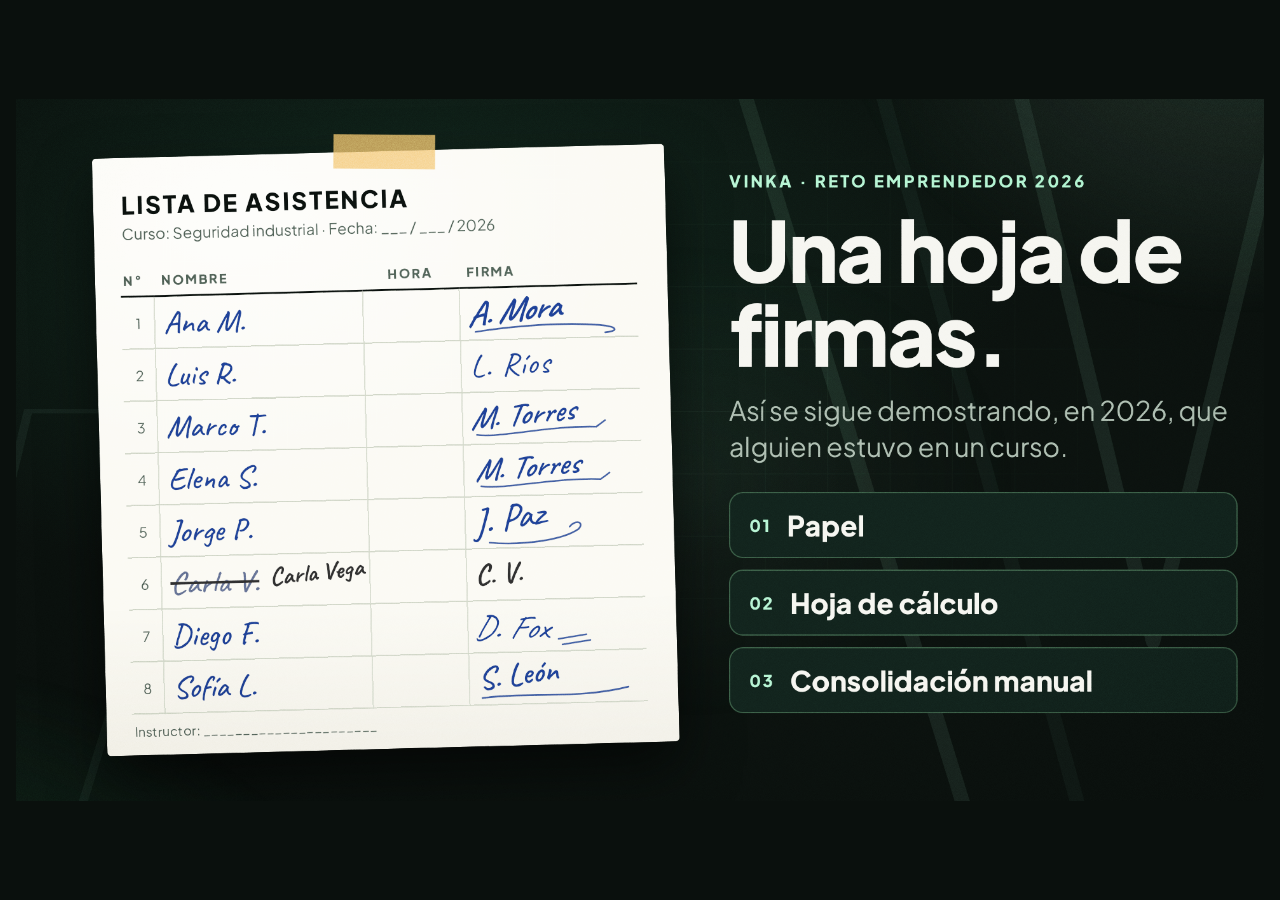
==== commit f8a747b4: "Presentación: escenas 1, 3, Canvas y precios rediseñados Co-Authored-By: Claude Sonnet 5.5 <noreply@" ====
--- a/reto-fca/index.html
+++ b/reto-fca/index.html
@@ -36,14 +36,38 @@
 .paper h4{position:absolute;left:48px;top:58px;margin:0;font-size:40px;font-weight:800;letter-spacing:3px}
 .paper .sub{position:absolute;left:48px;top:118px;margin:0;font-size:28px;color:#4a5a50}
 .paper .hd{position:absolute;top:190px;height:60px;display:flex;align-items:center;font-size:24px;font-weight:800;letter-spacing:2px;color:#4a5a50;border-bottom:3px solid var(--ink)}
-.paper .c{position:absolute;height:84px;display:flex;align-items:center}
 .paper .nm{font-family:'Caveat',cursive;font-size:54px;color:var(--pen)}
-.paper .fm{font-family:'Caveat',cursive;font-size:62px;color:var(--pen);transform:rotate(-4deg) skewX(-8deg)}
 .paper .n0{font-size:26px;color:#4a5a50}
-.paper .cut{text-decoration:line-through;text-decoration-thickness:5px;color:#555}
-.paper .over{font-family:'Caveat',cursive;font-size:50px;color:#222;position:absolute;left:30px;top:30px;transform:rotate(-3deg)}
-.ring{position:absolute;border:6px solid var(--red);border-radius:60px 80px 70px 90px/80px 60px 90px 70px;transform:rotate(-.8deg)}
-.note{position:absolute;font-family:'Caveat',cursive;font-size:78px;line-height:1;color:var(--amber);width:820px}
+/* hoja de la escena 1: tabla con renglones, 8 filas de 82 px; los textos manuscritos se ajustan a su celda (.fit) */
+#paper{height:940px;background-color:var(--paper);background-position:0 0;
+  background-image:radial-gradient(120% 80% at 25% 10%,rgba(255,255,255,.7),transparent 60%),linear-gradient(180deg,transparent 75%,rgba(120,105,70,.07))}
+#paper h4{left:44px;top:50px;font-size:38px}
+#paper .sub{left:44px;top:104px;font-size:24px}
+#paper .hd{top:168px;height:52px;font-size:20px;letter-spacing:2.5px;padding-left:12px}
+#paper .h-n{left:40px;width:52px;padding-left:4px}#paper .h-nm{left:92px;width:328px}#paper .h-hr{left:420px;width:152px;padding-left:0;justify-content:center}#paper .h-fm{left:572px;width:280px}
+#paper .grid{position:absolute;left:40px;top:220px;width:812px;height:656px;
+  background:repeating-linear-gradient(180deg,transparent 0 80px,#cdd3c3 80px 82px),
+  linear-gradient(90deg,transparent 0 51px,#d6dbcd 51px 53px,transparent 53px 379px,#d6dbcd 379px 381px,transparent 381px 531px,#d6dbcd 531px 533px,transparent 533px)}
+#paper .r{position:absolute;left:0;width:900px;height:82px}
+#paper .r>span{position:absolute;top:0;display:block;height:82px;line-height:82px;white-space:nowrap}
+#paper .n0{left:40px;width:52px;text-align:center;font-size:22px}
+#paper .nm{left:106px;width:300px;font-size:50px;font-weight:500}
+#paper .cut{width:146px;color:#5b6789;text-decoration:line-through;text-decoration-thickness:4px;text-decoration-color:#2b2b2b}
+#paper .fix{left:262px;width:150px;font-family:'Caveat',cursive;font-size:40px;font-weight:700;color:#2b2b2b;transform:translateY(-12px) rotate(-5deg)}
+#paper .sg{left:586px;width:256px;font-family:'Caveat',cursive;font-size:50px;color:var(--pen);transform-origin:0 50%}
+#paper .s1{font-size:54px;font-weight:700;letter-spacing:-1px;transform:rotate(-5deg) skewX(-12deg)}
+#paper .s2{font-weight:400;letter-spacing:2px;transform:rotate(-2deg)}
+#paper .s3{font-weight:600;transform:rotate(-4deg) skewX(-10deg)}
+#paper .s4{font-weight:600;transform:translateX(5px) rotate(-3.5deg) skewX(-10deg)}
+#paper .s5{font-size:58px;font-weight:500;transform:rotate(-8deg) skewX(-6deg)}
+#paper .s6{font-size:46px;font-weight:700;color:#2b2b2b;transform:rotate(-3deg)}
+#paper .s7{font-size:52px;font-weight:400;letter-spacing:1px;transform:rotate(1deg) skewX(-14deg)}
+#paper .s8{font-weight:600;transform:rotate(-6deg)}
+#paper .fl{position:absolute;left:586px;top:0;width:260px;height:82px;fill:none;stroke:var(--pen);stroke-width:2.6;stroke-linecap:round;opacity:.85}
+#paper .fl.f4{transform:translateX(5px) rotate(.5deg)}
+#paper .foot{position:absolute;left:44px;top:890px;margin:0;font-size:20px;color:#4a5a50;letter-spacing:.5px}
+#paper .marks{position:absolute;left:0;top:0;width:900px;height:940px;overflow:visible}
+.note{position:absolute;font-family:'Caveat',cursive;font-size:72px;font-weight:600;line-height:1.1;color:var(--amber);width:770px;white-space:nowrap}
 #arrows{position:absolute;left:0;top:0;width:2000px;height:1200px;overflow:visible}
 .eyebrow{font-size:26px;font-weight:800;letter-spacing:4px;color:var(--mint);margin:0 0 24px}
 .hero{font-size:132px;font-weight:800;line-height:1;letter-spacing:-3px;margin:0 0 28px}
@@ -96,9 +120,10 @@
 #bgl2 svg{position:absolute;left:1700px;top:300px;width:1500px;height:auto;opacity:.075}
 #bgl2 svg.b{left:90px;top:1180px;width:900px;opacity:.05}
 .sc{overflow:hidden;text-align:center;padding:0!important;align-items:center}
-.sc .ph{position:relative;flex:none;margin:34px 0 22px;width:330px;height:640px;border-radius:48px;border:12px solid #050806;background:#fff;overflow:hidden;box-shadow:0 46px 90px rgba(0,0,0,.6),0 0 0 2px #355540}
+/* teléfono: pantalla interior 346x762, la misma proporción que las capturas (390x859) para no recortarlas */
+.sc .ph{position:relative;flex:none;margin:42px 0 30px;width:368px;height:784px;border-radius:58px;border:11px solid #050806;background:#fff;overflow:hidden;box-shadow:0 50px 90px rgba(0,0,0,.55),0 0 0 2px #4d7a5f,0 0 0 9px rgba(5,8,6,.35)}
 .sc .ph img{width:100%;height:100%;object-fit:cover;object-position:top;display:block}
-.sc .ph::before{content:"";position:absolute;left:50%;top:10px;width:84px;height:20px;margin-left:-42px;border-radius:12px;background:#050806;z-index:2}
+.sc .ph::before{content:"";position:absolute;left:50%;top:9px;width:92px;height:24px;margin-left:-46px;border-radius:14px;background:#050806;z-index:2}
 #gate{position:absolute;left:50%;bottom:34px;transform:translateX(-50%);z-index:7;display:none;max-width:1500px;padding:14px 30px;border-radius:99px;background:rgba(10,16,13,.92);border:3px solid var(--mint);font:600 30px 'Plus Jakarta Sans',Arial,sans-serif;color:var(--ivory);text-align:center}
 #gate a{color:var(--mint);font-weight:800}
 #gate form{display:flex;gap:14px;align-items:center;justify-content:center;flex-wrap:wrap}
@@ -119,26 +144,43 @@
 #cfg .row{display:flex;gap:16px;margin-top:30px}
 #cfg button{padding:14px 30px;border-radius:99px;border:2px solid var(--mint);background:var(--mint);color:#0A100D;font:800 28px 'Plus Jakarta Sans',Arial,sans-serif;cursor:pointer}
 #cfg button.sec{background:transparent;color:var(--mint)}
-.blk h3{margin:0;font-size:92px;font-weight:800;letter-spacing:-2px;line-height:1;color:var(--mint)}
-.blk .bs{margin:0;font-size:76px;font-weight:800;line-height:1.08;letter-spacing:-1px}
-.blk .bd{margin:0;font-size:48px;line-height:1.35;color:var(--muted)}
-.blk.key{background:var(--forest);border-color:var(--mint)}
+.blk{padding:58px 64px;border-radius:46px;border-width:4px;gap:24px;
+  background:linear-gradient(180deg,rgba(174,244,207,.045),rgba(174,244,207,0) 40%),var(--deep)}
+.blk h3{margin:0;font-size:70px;font-weight:800;letter-spacing:-1.5px;line-height:1.02;color:var(--mint)}
+.blk h3::after{content:"";display:block;width:72px;height:6px;margin-top:22px;border-radius:3px;background:var(--mint);opacity:.55}
+.blk .bs{margin:0;font-size:54px;font-weight:700;line-height:1.16;letter-spacing:-.6px;color:var(--ivory)}
+.blk .bs b{color:var(--mint);font-weight:800;white-space:nowrap}
+.blk .bd{margin:0;font-size:40px;line-height:1.42;color:var(--muted)}
+.blk .tag{font-size:30px;padding:5px 24px}
+.blk.key{background:radial-gradient(700px 600px at 50% 100%,rgba(174,244,207,.16),transparent 70%),var(--forest);border-color:var(--mint)}
 .blk.key .bd{color:#d7f7e6}
-.blk.half .bs{font-size:72px}
-.blk.bot .bs{font-size:120px}
-.blk .shots{display:flex;gap:24px;margin-top:auto}
-.blk .shots img{height:330px;width:auto;border-radius:24px;background:var(--ivory);object-fit:contain}
-.sc{position:absolute;padding:48px 60px;border-radius:52px;background:var(--forest);border:5px solid var(--mint);transition:opacity .9s;display:flex;flex-direction:column;gap:14px}
-.sc h2{margin:0;font-size:116px;font-weight:800;letter-spacing:-5px;line-height:.95;color:var(--mint)}
-.sc p{margin:0;font-size:34px;line-height:1.28;color:var(--ivory);max-width:540px}
+.blk.side{overflow:hidden}
+.blk.side .scr{position:absolute;right:58px;top:58px;width:292px;height:auto}
+.blk .tx{flex:1;min-width:0;margin-right:326px;display:flex;flex-direction:column;gap:24px}
+.blk.bot{justify-content:center}
+.blk.bot .bs{font-size:66px;line-height:1.2;max-width:1900px}
+.blk .scr{position:relative;flex:none;height:100%;aspect-ratio:390/859;border-radius:30px;border:7px solid #050806;overflow:hidden;background:#F5F5EF;box-shadow:0 30px 60px rgba(0,0,0,.5),0 0 0 2px #4d7a5f}
+.blk .scr img{width:100%;height:100%;object-fit:cover;object-position:top;display:block}
+.blk .shots{flex:1;min-height:0;display:flex;gap:34px;justify-content:center;margin-top:10px}
+.cvt{font-family:'Instrument Serif',Georgia,serif;font-style:italic;font-size:190px;line-height:1;color:var(--ivory);white-space:nowrap}
+.cvl{display:flex;gap:22px;align-items:center}
+.cvl .tag{font-size:38px}
+.sc{position:absolute;padding:48px 60px;border-radius:52px;border:4px solid var(--mint);transition:opacity .9s;display:flex;flex-direction:column;gap:12px;
+  background:radial-gradient(460px 560px at 50% 38%,rgba(174,244,207,.2),transparent 72%),linear-gradient(180deg,#1c4b33,#12301f)}
+.sc h2{margin:0;font-size:92px;font-weight:800;letter-spacing:-3.5px;line-height:1;color:var(--mint)}
+.sc p{margin:0;font-size:31px;line-height:1.32;color:#e3ece6;max-width:540px;text-wrap:balance}
+.sct{font-family:'Instrument Serif',Georgia,serif;font-style:italic;font-size:104px;line-height:1.1;color:var(--ivory);text-align:center;white-space:nowrap}
 .sc.s{font-size:0}
 
 /* cuentas */
-.stats{display:flex;gap:40px}
-.stat{width:606px;padding:30px 44px;display:flex;flex-direction:column;gap:20px}
-.stat .num{font-size:84px;font-weight:800;line-height:1;letter-spacing:-3px;color:var(--mint);margin:0}
-.stat .lab{font-size:36px;line-height:1.3;margin:0}
-.stripx{margin-top:28px;padding:22px 40px;font-size:32px;line-height:1.4;color:var(--ivory)}
+.stats{display:flex;gap:40px;margin-top:34px}
+.stat{width:606px;height:540px;padding:48px 50px 46px;display:flex;flex-direction:column;gap:0;
+  background:linear-gradient(180deg,rgba(174,244,207,.06),rgba(174,244,207,0) 45%),var(--deep)}
+.stat .num{font-size:138px;font-weight:800;line-height:.9;letter-spacing:-5px;color:var(--mint);margin:0;white-space:nowrap}
+.stat .num .cur{font-size:46px;letter-spacing:-.5px;color:var(--mint);opacity:.75;margin-left:4px}
+.stat .lab{font-size:32px;line-height:1.38;margin:30px 0 0;padding-top:28px;border-top:2px solid var(--line);color:#e3ece6}
+.stat .tag{margin-top:auto;font-size:28px;padding:5px 24px}
+.stripx{margin-top:34px;padding:30px 46px;font-size:32px;line-height:1.45;color:var(--ivory);border-color:var(--forest);background:var(--forest)}
 .fine{font-size:28px;color:var(--muted);margin:24px 0 0}
 /* equipo */
 .team{display:flex;gap:40px}
@@ -220,74 +262,52 @@
 .score-lead{font-weight:600;color:#A4B6A8;margin-right:6px}.score-chip{padding:6px 22px;border-radius:99px}
 .chip-hecho{background:#AEF4CF;color:#0A100D}.chip-plan{background:transparent;color:#AEF4CF;border:3px solid #AEF4CF}
 .chip-hipotesis{background:#F5C66E;color:#0A100D}.chip-estimacion{background:#F5F5EF;color:#0A100D}
-html [data-s="0"]{left:48px;width:70px}
-html [data-s="1"]{left:118px;width:300px}
-html [data-s="2"]{left:418px;width:190px}
-html [data-s="3"]{left:608px;width:244px}
-html [data-s="4"]{left:48px;top:250px}
-html [data-s="5"]{left:118px;top:250px}
-html [data-s="6"]{left:620px;top:250px}
-html [data-s="7"]{left:48px;top:334px}
-html [data-s="8"]{left:118px;top:334px}
-html [data-s="9"]{left:620px;top:334px}
-html [data-s="10"]{left:48px;top:418px}
-html [data-s="11"]{left:118px;top:418px}
-html [data-s="12"]{left:620px;top:418px}
-html [data-s="13"]{left:48px;top:502px}
-html [data-s="14"]{left:118px;top:502px}
-html [data-s="15"]{left:620px;top:502px}
-html [data-s="16"]{left:48px;top:586px}
-html [data-s="17"]{left:118px;top:586px}
-html [data-s="18"]{left:620px;top:586px}
-html [data-s="19"]{left:48px;top:670px}
-html [data-s="20"]{left:118px;top:670px}
-html [data-s="21"]{top:688px;left:150px}
-html [data-s="22"]{left:620px;top:670px;color:#222}
-html [data-s="23"]{left:48px;top:754px}
-html [data-s="24"]{left:118px;top:754px}
-html [data-s="25"]{left:620px;top:754px}
-html [data-s="26"]{left:48px;top:838px}
-html [data-s="27"]{left:118px;top:838px}
-html [data-s="28"]{left:620px;top:838px}
-html [data-s="29"]{position:absolute;left:0;top:0;width:900px;height:960px;overflow:visible}
-html [data-s="30"]{--d:.2s}
-html [data-s="31"]{--d:1.5s}
-html [data-s="32"]{--d:2.8s}
-html [data-s="33"]{--d:.9s}
-html [data-s="34"]{--d:1.4s}
-html [data-s="35"]{--d:2.3s}
-html [data-s="36"]{--d:2.6s}
-html [data-s="37"]{--d:3.6s}
-html [data-s="38"]{--d:3.9s}
-html [data-s="39"]{left:1110px;top:270px;--d:.5s}
-html [data-s="40"]{left:1110px;top:530px;--d:1.8s}
-html [data-s="41"]{left:1110px;top:770px;--d:3.1s}
-html [data-s="42"]{left:1110px;top:960px;color:var(--mint);--d:4.3s}
-html [data-s="43"]{left:1130px;top:150px;width:800px}
-html [data-s="44"]{left:60px;top:1300px}
-html [data-s="45"]{position:absolute;left:30px;top:672px;width:640px;height:16px;border-radius:8px;background:var(--line)}
-html [data-s="46"]{height:100%;width:100%;border-radius:8px;background:var(--mint)}
-html [data-s="47"]{left:48px;width:62px}
-html [data-s="48"]{left:110px;width:450px}
-html [data-s="49"]{left:560px;width:240px}
-html [data-s="50"]{left:800px;width:290px}
-html [data-s="51"]{position:absolute;left:30px;top:742px;width:640px;margin:0}
-html [data-s="52"]{left:60px;top:2400px}
-html [data-s="53"]{position:absolute;left:40px;top:10px;height:630px;width:auto;border-radius:30px;background:#F5F5EF}
-html [data-s="54"]{position:absolute;left:460px;top:40px;width:1100px;height:auto;border-radius:24px;background:#F5F5EF}
-html [data-s="55"]{left:298px;top:333px}
-html [data-s="56"]{left:884px;top:188px}
-html [data-s="57"]{left:1196px;top:253px}
-html [data-s="58"]{left:40px;top:700px}
-html [data-s="59"]{left:680px;top:700px}
-html [data-s="60"]{left:1320px;top:700px}
-html [data-s="61"]{top:628px;left:460px;right:auto}
-html [data-s="62"]{left:60px;top:3500px}
-html [data-s="63"]{margin-top:20px}
-html [data-s="64"]{left:60px;top:4600px}
-html [data-s="65"]{margin-top:50px}
-html [data-s="66"]{left:60px;top:5700px}
-html [data-s="67"]{margin:0;text-align:center}
+html [data-s="0"]{top:220px}
+html [data-s="1"]{top:302px}
+html [data-s="2"]{top:384px}
+html [data-s="3"]{top:466px}
+html [data-s="4"]{top:548px}
+html [data-s="5"]{top:630px}
+html [data-s="6"]{top:712px}
+html [data-s="7"]{top:794px}
+html [data-s="8"]{--d:.2s}
+html [data-s="9"]{--d:1.5s}
+html [data-s="10"]{--d:2.8s}
+html [data-s="11"]{--d:.9s}
+html [data-s="12"]{--d:1.4s}
+html [data-s="13"]{--d:2.3s}
+html [data-s="14"]{--d:2.6s}
+html [data-s="15"]{--d:3.6s}
+html [data-s="16"]{--d:3.9s}
+html [data-s="17"]{left:1150px;top:206px;--d:.5s}
+html [data-s="18"]{left:1150px;top:530px;--d:1.8s}
+html [data-s="19"]{left:1150px;top:736px;--d:3.1s}
+html [data-s="20"]{left:1150px;top:924px;color:var(--mint);--d:4.3s}
+html [data-s="21"]{left:1130px;top:150px;width:800px}
+html [data-s="22"]{left:60px;top:1300px}
+html [data-s="23"]{position:absolute;left:30px;top:672px;width:640px;height:16px;border-radius:8px;background:var(--line)}
+html [data-s="24"]{height:100%;width:100%;border-radius:8px;background:var(--mint)}
+html [data-s="25"]{left:48px;width:62px}
+html [data-s="26"]{left:110px;width:450px}
+html [data-s="27"]{left:560px;width:240px}
+html [data-s="28"]{left:800px;width:290px}
+html [data-s="29"]{position:absolute;left:30px;top:742px;width:640px;margin:0}
+html [data-s="30"]{left:60px;top:2400px}
+html [data-s="31"]{position:absolute;left:40px;top:10px;height:630px;width:auto;border-radius:30px;background:#F5F5EF}
+html [data-s="32"]{position:absolute;left:460px;top:40px;width:1100px;height:auto;border-radius:24px;background:#F5F5EF}
+html [data-s="33"]{left:298px;top:333px}
+html [data-s="34"]{left:884px;top:188px}
+html [data-s="35"]{left:1196px;top:253px}
+html [data-s="36"]{left:40px;top:700px}
+html [data-s="37"]{left:680px;top:700px}
+html [data-s="38"]{left:1320px;top:700px}
+html [data-s="39"]{top:628px;left:460px;right:auto}
+html [data-s="40"]{left:60px;top:3500px}
+html [data-s="41"]{left:60px;top:4600px}
+html [data-s="42"]{margin-top:50px}
+html [data-s="43"]{left:60px;top:5700px}
+html [data-s="44"]{margin-top:20px}
+html [data-s="45"]{margin:0;text-align:center}
 </style>
 
 <div id="frame"><div id="sizer"><div id="stage">
@@ -297,36 +317,35 @@
       <div class="tape"></div>
       <h4>LISTA DE ASISTENCIA</h4>
       <p class="sub">Curso: Seguridad industrial · Fecha: ___ / ___ / 2026</p>
-      <div class="hd" data-s="0">N°</div>
-      <div class="hd" data-s="1">NOMBRE</div>
-      <div class="hd" data-s="2">HORA</div>
-      <div class="hd" data-s="3">FIRMA</div>
-      <!-- filas: top = 250 + i*84 -->
-      <div class="c n0" data-s="4">1</div><div class="c nm" data-s="5">Ana M.</div><div class="c fm" data-s="6">A. Mora</div>
-      <div class="c n0" data-s="7">2</div><div class="c nm" data-s="8">Luis R.</div><div class="c fm" data-s="9">L. Ríos</div>
-      <div class="c n0" data-s="10">3</div><div class="c nm" data-s="11">Marco T.</div><div class="c fm" data-s="12">M. Torres</div>
-      <div class="c n0" data-s="13">4</div><div class="c nm" data-s="14">Elena S.</div><div class="c fm" data-s="15">M. Torres</div>
-      <div class="c n0" data-s="16">5</div><div class="c nm" data-s="17">Jorge P.</div><div class="c fm" data-s="18">J. Paz</div>
-      <div class="c n0" data-s="19">6</div><div class="c nm cut" data-s="20">Carla V.</div><span class="over" data-s="21">Carla Vega</span><div class="c fm" data-s="22">C. V.</div>
-      <div class="c n0" data-s="23">7</div><div class="c nm" data-s="24">Diego F.</div><div class="c fm" data-s="25">D. Fox</div>
-      <div class="c n0" data-s="26">8</div><div class="c nm" data-s="27">Sofía L.</div><div class="c fm" data-s="28">S. León</div>
-      <!-- marcas de revisión (escena 1) -->
-      <svg class="pen" data-on="1" viewBox="0 0 900 960" fill="none" stroke="#B3261E" stroke-width="6" stroke-linecap="round" stroke-linejoin="round" data-s="29">
-        <path pathLength="1" data-s="30" d="M411 200 C480 168 592 172 613 214 C628 400 620 800 607 916 C560 952 450 950 412 922 C394 700 397 400 411 200 C440 188 470 182 500 180"/>
-        <path pathLength="1" data-s="31" d="M606 430 C700 396 842 400 859 440 C873 500 869 562 852 586 C760 608 640 602 604 578 C589 520 591 470 606 430 C640 418 680 410 720 408"/>
-        <path pathLength="1" data-s="32" d="M40 690 C200 654 700 648 850 676 C880 700 872 742 850 760 C700 777 200 774 45 754 C20 730 20 710 40 690 C100 676 160 668 230 664"/>
+      <div class="hd h-n">N°</div><div class="hd h-nm">NOMBRE</div><div class="hd h-hr">HORA</div><div class="hd h-fm">FIRMA</div>
+      <div class="grid"></div>
+      <!-- filas: top = 220 + i*82; cada firma con su propio trazo -->
+      <div class="r" data-s="0"><span class="n0">1</span><span class="nm fit">Ana M.</span><span class="sg s1 fit">A. Mora</span><svg class="fl" viewBox="0 0 260 82"><path d="M10 68 C70 60 150 56 204 62 C232 65 238 72 214 74"/></svg></div>
+      <div class="r" data-s="1"><span class="n0">2</span><span class="nm fit">Luis R.</span><span class="sg s2 fit">L. Ríos</span></div>
+      <div class="r" data-s="2"><span class="n0">3</span><span class="nm fit">Marco T.</span><span class="sg s3 fit">M. Torres</span><svg class="fl" viewBox="0 0 260 82"><path d="M8 66 C44 72 124 54 196 58 l14 -10"/></svg></div>
+      <div class="r" data-s="3"><span class="n0">4</span><span class="nm fit">Elena S.</span><span class="sg s4 fit">M. Torres</span><svg class="fl f4" viewBox="0 0 260 82"><path d="M8 66 C44 72 124 54 196 58 l14 -10"/></svg></div>
+      <div class="r" data-s="4"><span class="n0">5</span><span class="nm fit">Jorge P.</span><span class="sg s5 fit">J. Paz</span><svg class="fl" viewBox="0 0 260 82"><path d="M24 72 C80 78 140 70 164 54 C174 44 160 38 150 50"/></svg></div>
+      <div class="r" data-s="5"><span class="n0">6</span><span class="nm cut fit">Carla V.</span><span class="fix fit">Carla Vega</span><span class="sg s6 fit">C. V.</span></div>
+      <div class="r" data-s="6"><span class="n0">7</span><span class="nm fit">Diego F.</span><span class="sg s7 fit">D. Fox</span><svg class="fl" viewBox="0 0 260 82"><path d="M128 62 l44 -6 M134 71 l44 -6"/></svg></div>
+      <div class="r" data-s="7"><span class="n0">8</span><span class="nm fit">Sofía L.</span><span class="sg s8 fit">S. León</span><svg class="fl" viewBox="0 0 260 82"><path d="M6 70 C70 62 160 76 236 58"/></svg></div>
+      <p class="foot">Instructor: ______________________</p>
+      <!-- marcas de revisión (escena 1): rodean lo vacío o lo dudoso sin tapar la tinta -->
+      <svg class="pen marks" data-on="1" viewBox="0 0 900 940" fill="none" stroke="#B3261E" stroke-width="5" stroke-linecap="round" stroke-linejoin="round">
+        <path pathLength="1" data-s="8" d="M498 178 C536 176 555 190 555 226 C557 420 555 640 553 836 C552 862 536 872 498 872 C460 872 443 862 442 834 C440 640 439 420 441 224 C442 192 458 180 502 177 C520 176 532 180 542 186"/>
+        <path pathLength="1" data-s="9" d="M858 394 C876 396 880 410 878 440 C877 458 880 464 894 466 C880 468 877 474 878 492 C880 522 876 536 858 538"/>
+        <path pathLength="1" data-s="10" d="M440 636 C640 630 830 632 856 652 C870 664 866 690 846 702 C700 714 200 714 48 704 C24 698 22 664 40 648 C80 634 260 632 470 634 C520 634 560 636 600 640"/>
       </svg>
     </div>
     <svg id="arrows" data-on="1" viewBox="0 0 2000 1200" fill="none" stroke="#F5C66E" stroke-width="6" stroke-linecap="round" stroke-linejoin="round">
-      <path pathLength="1" data-s="33" d="M1100 330 C1000 300 880 330 780 395"/><path pathLength="1" data-s="34" d="M780 395 l34 -4 M780 395 l8 -32"/>
-      <path pathLength="1" data-s="35" d="M1100 600 C1070 600 1040 612 1012 620"/><path pathLength="1" data-s="36" d="M1012 620 l30 -22 M1012 620 l30 10"/>
-      <path pathLength="1" data-s="37" d="M1100 840 C1070 840 1040 836 1012 830"/><path pathLength="1" data-s="38" d="M1012 830 l30 -16 M1012 830 l28 16"/>
+      <path pathLength="1" data-s="11" d="M1134 250 C1020 232 800 232 704 284"/><path pathLength="1" data-s="12" d="M720 263 L704 284 L730 285"/>
+      <path pathLength="1" data-s="13" d="M1134 574 C1100 572 1072 574 1046 574"/><path pathLength="1" data-s="14" d="M1069 562 L1046 574 L1069 586"/>
+      <path pathLength="1" data-s="15" d="M1134 780 C1090 784 1056 782 1024 780"/><path pathLength="1" data-s="16" d="M1048 769 L1024 780 L1046 793"/>
     </svg>
-    <div class="note" data-on="1" data-s="39">¿A qué hora llegó?</div>
-    <div class="note" data-on="1" data-s="40">¿Firmó él o alguien por él?</div>
-    <div class="note" data-on="1" data-s="41">¿Quién corrigió la lista?</div>
-    <div class="note" data-on="1" data-s="42">¿Cuánto tardó la constancia?</div>
-    <div class="abs" data-on="0" data-s="43">
+    <div class="note fit" data-on="1" data-s="17">¿A qué hora llegó?</div>
+    <div class="note fit" data-on="1" data-s="18">¿Firmó él o alguien por él?</div>
+    <div class="note fit" data-on="1" data-s="19">¿Quién corrigió la lista?</div>
+    <div class="note fit" data-on="1" data-s="20">¿Cuánto tardó la constancia?</div>
+    <div class="abs" data-on="0" data-s="21">
       <p class="eyebrow">VINKA · RETO EMPRENDEDOR 2026</p>
       <h1 class="hero">Una hoja de firmas.</h1>
       <p class="lead">Así se sigue demostrando, en 2026, que alguien estuvo en un curso.</p>
@@ -334,45 +353,45 @@
     </div>
 
     <!-- ZONA 2: demo -->
-    <div class="zone" id="zdemo" data-s="44">
+    <div class="zone" id="zdemo" data-s="22">
       <div class="qrbox" id="qrbox"></div>
-      <div data-s="45"><div id="rg" data-s="46"></div></div>
+      <div data-s="23"><div id="rg" data-s="24"></div></div>
       <div class="paper live" id="livepaper">
         <div class="tape"></div>
         <h4>LISTA DE ASISTENCIA · EN VIVO</h4>
-        <div class="hd" data-s="47">N°</div><div class="hd" data-s="48">NOMBRE</div><div class="hd" data-s="49">HORA DEL SERVIDOR</div><div class="hd" data-s="50">SELLO</div>
+        <div class="hd" data-s="25">N°</div><div class="hd" data-s="26">NOMBRE</div><div class="hd" data-s="27">HORA DEL SERVIDOR</div><div class="hd" data-s="28">SELLO</div>
         <div id="lrows"></div>
       </div>
-      <div class="counts" data-s="51"><div>Presentes<strong id="cp">0</strong></div><div>Retardos<strong id="cr">0</strong></div><div>QR cambia en<strong id="cs">15 s</strong></div></div>
+      <div class="counts" data-s="29"><div>Presentes<strong id="cp">0</strong></div><div>Retardos<strong id="cr">0</strong></div><div>QR cambia en<strong id="cs">15 s</strong></div></div>
     </div>
 
     <!-- ZONA 3: lo real -->
-    <div class="zone" id="zreal" data-s="52">
-      <img src="[data-uri]" alt="Pantalla del participante en el teléfono: asistencia registrada, presente, con la hora del servidor. Datos de demostración" data-s="53">
-      <img src="[data-uri]" alt="Tablero del portal con porcentaje de asistencia, composición por estado y botones de descarga CSV y PDF. Datos de demostración" data-s="54">
-      <div class="mk" data-s="55">1</div>
-      <div class="mk" data-s="56">2</div>
-      <div class="mk" data-s="57">3</div>
-      <div class="lg" data-s="58"><b>1</b>La hora la pone el servidor, no el teléfono.</div>
-      <div class="lg" data-s="59"><b>2</b>CSV y PDF por sesión o periodo, como evidencia.</div>
-      <div class="lg" data-s="60"><b>3</b>Los archivos del tablero no traen nombres de personas.</div>
-      <p class="dtag" data-s="61">Pantallas reales · datos de demostración</p>
+    <div class="zone" id="zreal" data-s="30">
+      <img src="[data-uri]" alt="Pantalla del participante en el teléfono: asistencia registrada, presente, con la hora del servidor. Datos de demostración" data-s="31">
+      <img src="[data-uri]